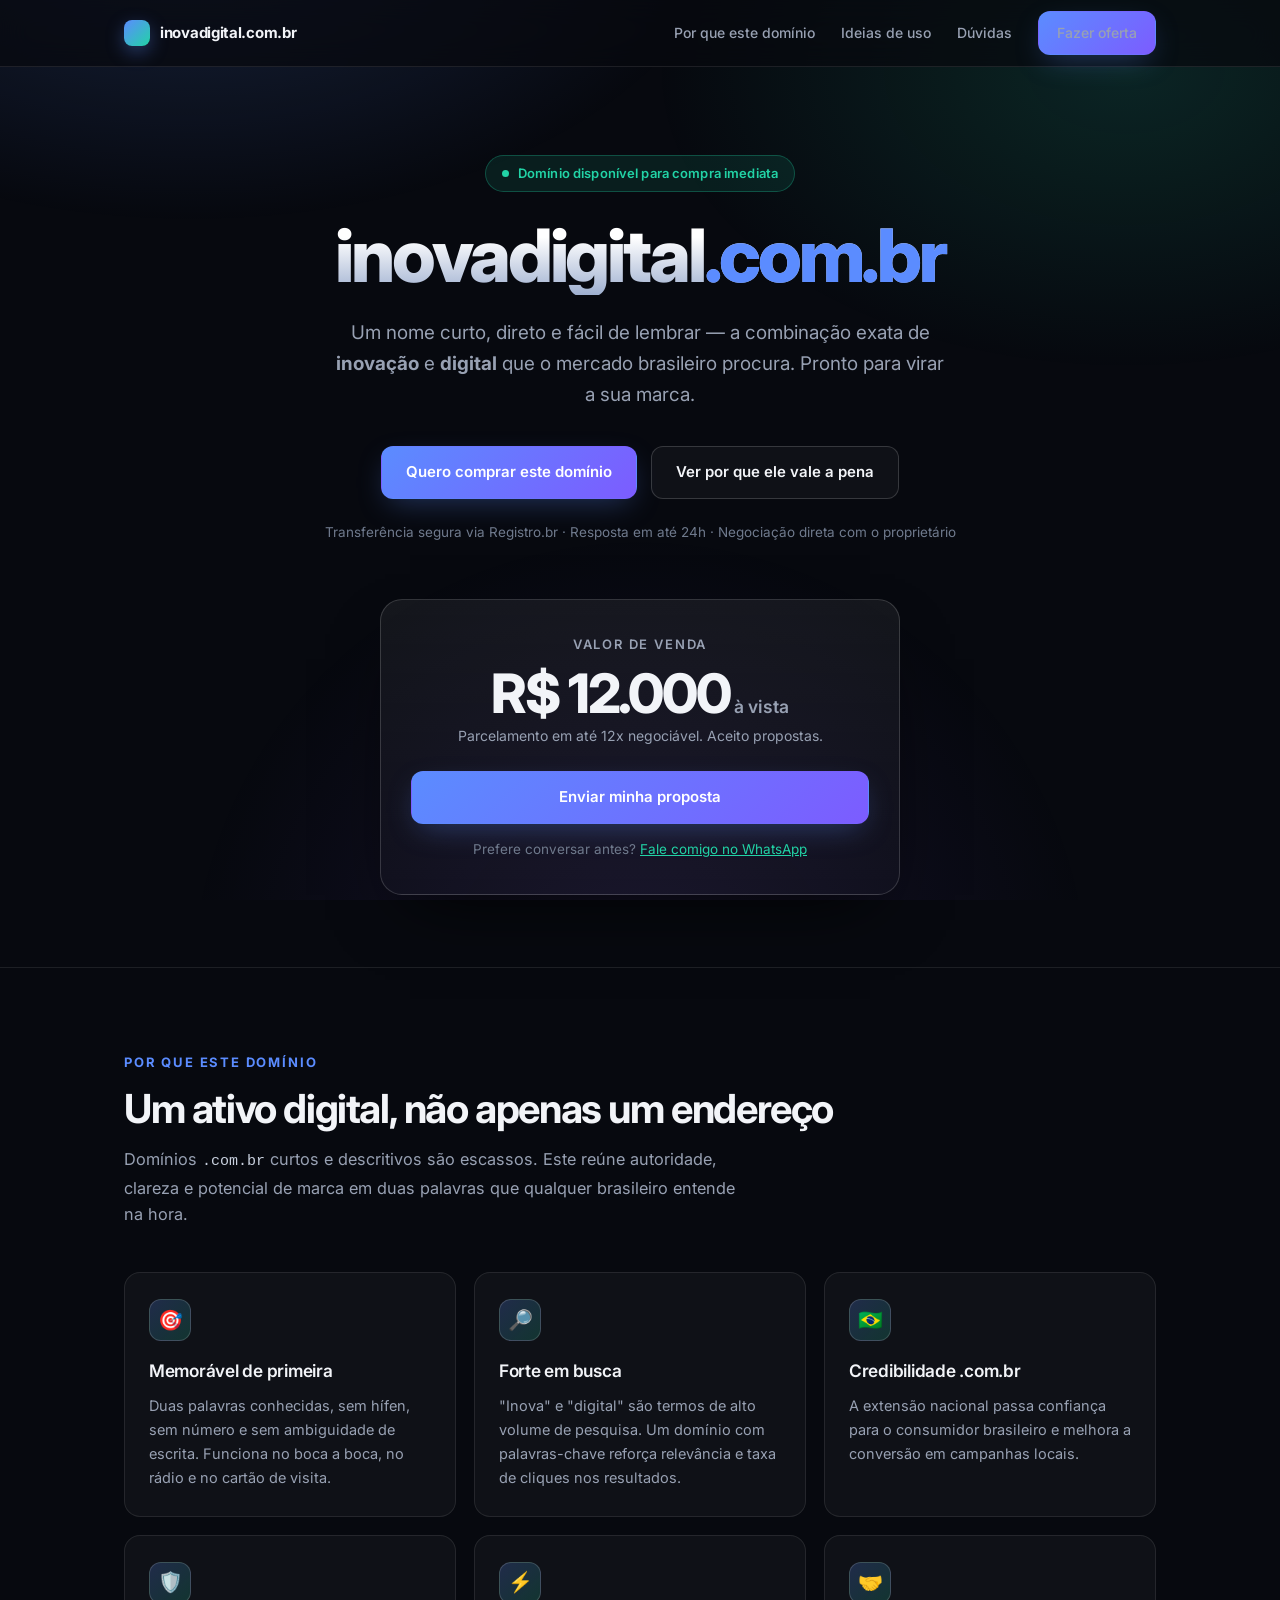
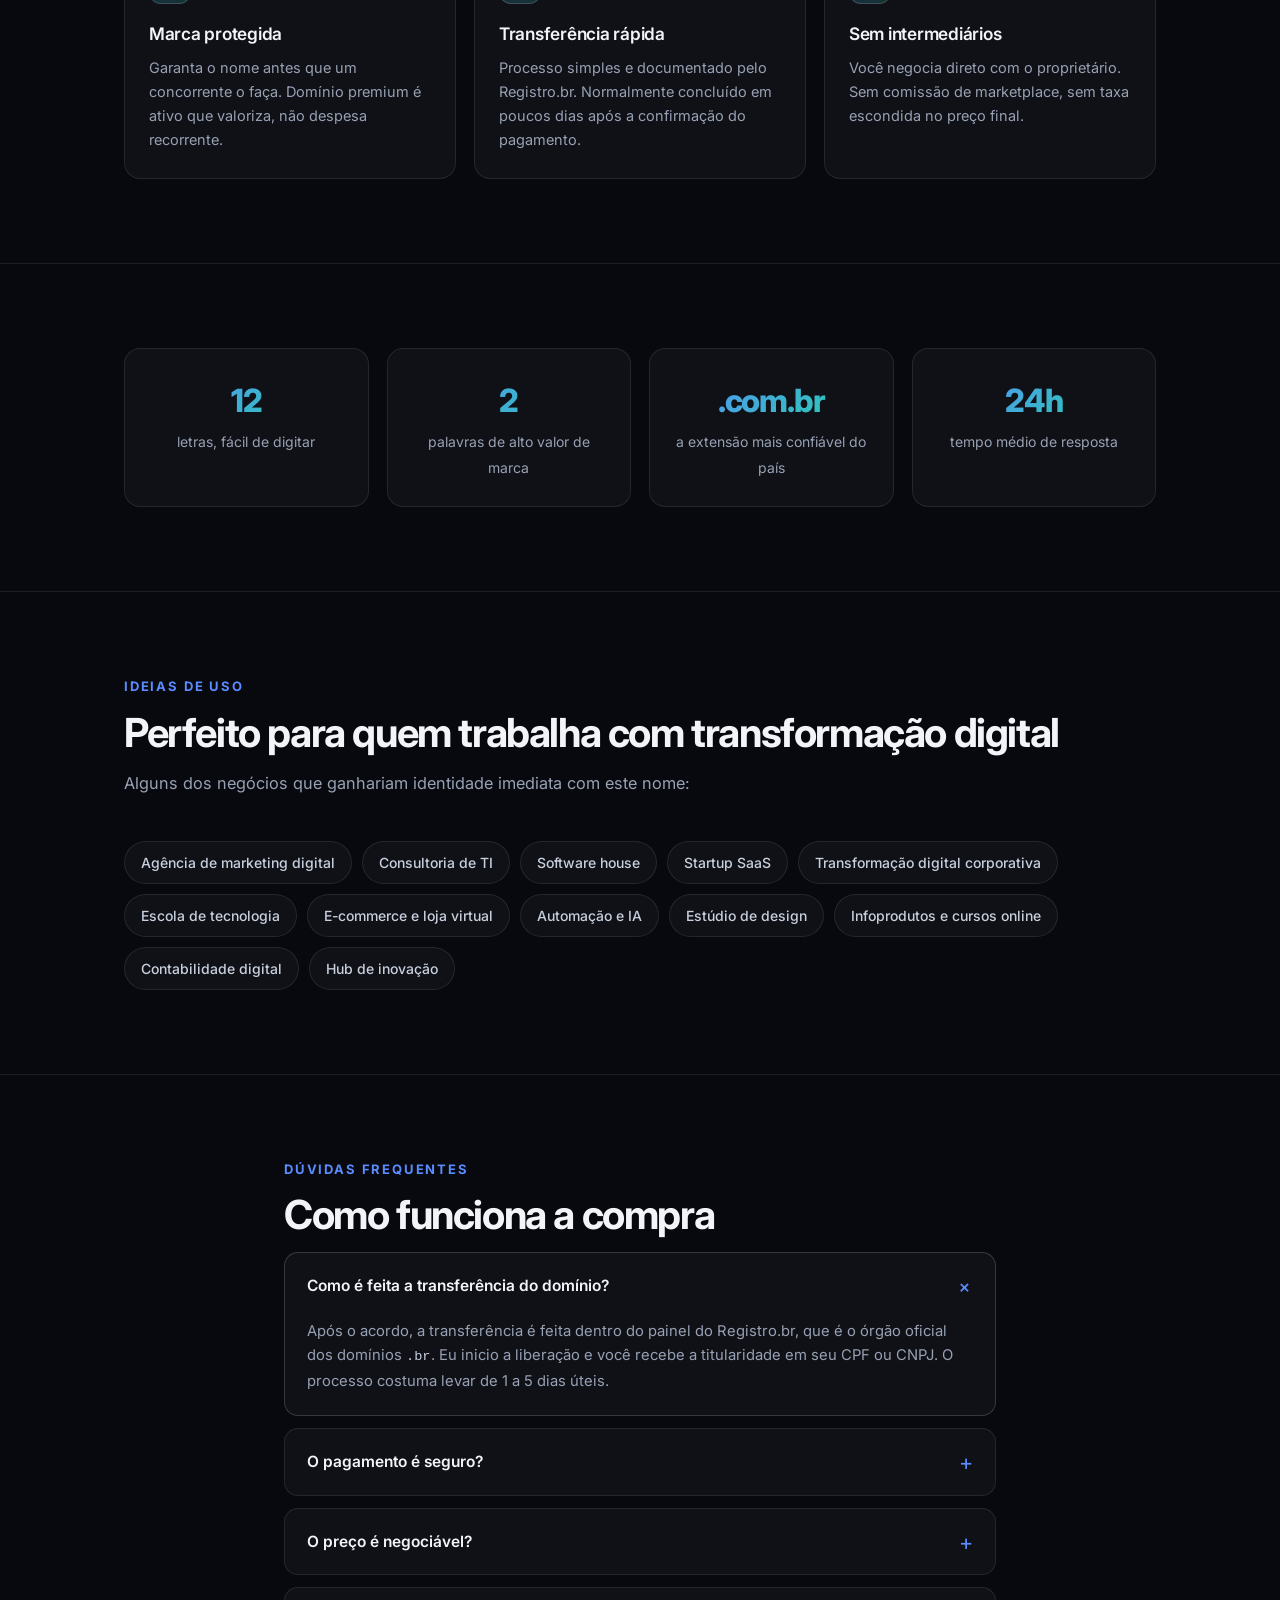
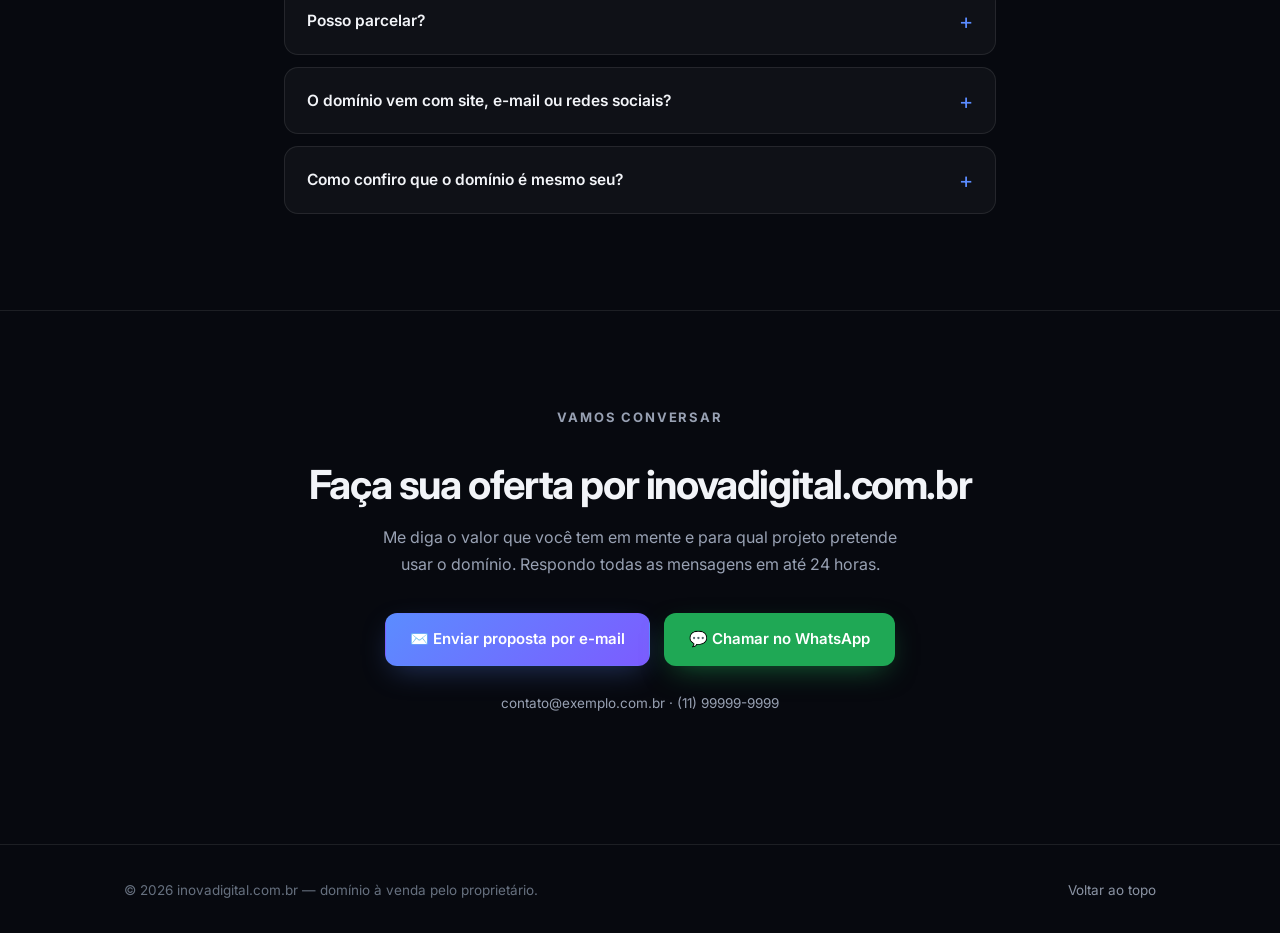
==== index.html @ 5c7da4c7 "Landing page de venda do dominio inovadigital.com.br Pagina estatica unica pronta para GitHub Pages," ====
<!doctype html>
<html lang="pt-BR">
<head>
<meta charset="utf-8">
<meta name="viewport" content="width=device-width, initial-scale=1">
<title>inovadigital.com.br — Domínio premium à venda</title>
<meta name="description" content="O domínio inovadigital.com.br está à venda. Nome curto, memorável e perfeito para agências, startups e empresas de tecnologia no Brasil.">
<link rel="canonical" href="https://inovadigital.com.br/">

<meta property="og:type" content="website">
<meta property="og:locale" content="pt_BR">
<meta property="og:site_name" content="inovadigital.com.br">
<meta property="og:title" content="inovadigital.com.br — Domínio premium à venda">
<meta property="og:description" content="Nome curto, memorável e perfeito para agências, startups e empresas de tecnologia no Brasil. Faça sua oferta.">
<meta property="og:url" content="https://inovadigital.com.br/">
<meta name="twitter:card" content="summary_large_image">

<link rel="icon" href="favicon.svg" type="image/svg+xml">
<link rel="preconnect" href="https://fonts.googleapis.com">
<link rel="preconnect" href="https://fonts.gstatic.com" crossorigin>
<link href="https://fonts.googleapis.com/css2?family=Inter:wght@400;500;600;700;800&display=swap" rel="stylesheet">

<script type="application/ld+json">
{
  "@context": "https://schema.org",
  "@type": "Product",
  "name": "inovadigital.com.br",
  "category": "Domain Name",
  "description": "Domínio premium brasileiro à venda: inovadigital.com.br",
  "brand": { "@type": "Brand", "name": "Inova Digital" },
  "offers": {
    "@type": "Offer",
    "price": "12000",
    "priceCurrency": "BRL",
    "availability": "https://schema.org/InStock",
    "url": "https://inovadigital.com.br/"
  }
}
</script>

<style>
:root{
  --bg:#07090f;
  --card:rgba(255,255,255,.035);
  --stroke:rgba(255,255,255,.09);
  --stroke-strong:rgba(255,255,255,.16);
  --fg:#f2f4f8;
  --muted:#98a1b3;
  --accent:#5b8cff;
  --accent-2:#22d3a6;
  --glow:rgba(91,140,255,.35);
  --radius:16px;
  --maxw:1080px;
}
*{box-sizing:border-box}
html{scroll-behavior:smooth;-webkit-text-size-adjust:100%}
body{
  margin:0;
  background:var(--bg);
  color:var(--fg);
  font-family:"Inter",-apple-system,BlinkMacSystemFont,"Segoe UI",Roboto,Helvetica,Arial,sans-serif;
  font-size:16px;
  line-height:1.65;
  -webkit-font-smoothing:antialiased;
  overflow-x:hidden;
}
body::before{
  content:"";
  position:fixed;
  inset:0;
  z-index:-1;
  background:
    radial-gradient(900px 520px at 15% -10%, rgba(91,140,255,.20), transparent 60%),
    radial-gradient(760px 480px at 88% 8%, rgba(34,211,166,.14), transparent 62%),
    radial-gradient(700px 700px at 50% 110%, rgba(139,92,246,.12), transparent 65%);
}
a{color:inherit}
img,svg{max-width:100%}
code{font-family:ui-monospace,SFMono-Regular,Menlo,Consolas,monospace;font-size:.92em;color:#c8d0de}
.wrap{width:100%;max-width:var(--maxw);margin:0 auto;padding:0 24px}

/* ---------- header ---------- */
header{
  position:sticky;top:0;z-index:50;
  backdrop-filter:blur(14px);
  -webkit-backdrop-filter:blur(14px);
  background:rgba(7,9,15,.72);
  border-bottom:1px solid var(--stroke);
}
.nav{display:flex;align-items:center;justify-content:space-between;gap:16px;height:66px}
.brand{display:flex;align-items:center;gap:10px;font-weight:700;letter-spacing:-.02em;text-decoration:none;font-size:15px}
.brand .dot{
  width:26px;height:26px;border-radius:8px;flex:0 0 auto;
  background:linear-gradient(135deg,var(--accent),var(--accent-2));
  box-shadow:0 6px 18px var(--glow);
}
.nav-links{display:flex;align-items:center;gap:26px}
.nav-links a{color:var(--muted);text-decoration:none;font-size:14px;font-weight:500;transition:color .18s}
.nav-links a:hover{color:var(--fg)}
@media(max-width:760px){.nav-links a:not(.btn){display:none}}

/* ---------- buttons ---------- */
.btn{
  display:inline-flex;align-items:center;justify-content:center;gap:9px;
  padding:13px 24px;border-radius:12px;
  font-weight:600;font-size:15px;text-decoration:none;
  border:1px solid transparent;cursor:pointer;
  transition:transform .16s ease, box-shadow .16s ease, background .16s ease, border-color .16s;
  white-space:nowrap;
}
.btn-primary{
  background:linear-gradient(135deg,var(--accent),#7c5cff);
  color:#fff;
  box-shadow:0 10px 30px -8px var(--glow);
}
.btn-primary:hover{transform:translateY(-2px);box-shadow:0 16px 40px -10px var(--glow)}
.btn-ghost{background:var(--card);border-color:var(--stroke-strong);color:var(--fg)}
.btn-ghost:hover{background:rgba(255,255,255,.07);transform:translateY(-2px)}
.btn-sm{padding:9px 18px;font-size:14px}
.btn-wa{background:#1fa855;color:#fff;box-shadow:0 10px 30px -10px rgba(31,168,85,.6)}
.btn-wa:hover{transform:translateY(-2px);background:#23bd60}

/* ---------- hero ---------- */
.hero{padding:88px 0 72px;text-align:center}
.pill{
  display:inline-flex;align-items:center;gap:9px;
  padding:7px 16px;border-radius:999px;
  background:rgba(34,211,166,.10);
  border:1px solid rgba(34,211,166,.28);
  color:var(--accent-2);
  font-size:13px;font-weight:600;letter-spacing:.01em;
}
.pulse{width:7px;height:7px;border-radius:50%;background:var(--accent-2);box-shadow:0 0 0 0 rgba(34,211,166,.6);animation:pulse 2.2s infinite}
@keyframes pulse{70%{box-shadow:0 0 0 9px rgba(34,211,166,0)}100%{box-shadow:0 0 0 0 rgba(34,211,166,0)}}

h1{
  margin:26px 0 0;
  font-size:clamp(2.4rem,7.5vw,4.6rem);
  line-height:1.04;
  font-weight:800;
  letter-spacing:-.045em;
  background:linear-gradient(180deg,#fff 25%,#9fb0d0);
  -webkit-background-clip:text;background-clip:text;
  color:transparent;
  word-break:break-word;
}
h1 .tld{
  -webkit-text-fill-color:var(--accent);
  color:var(--accent);
}
.hero p.lead{
  margin:22px auto 0;max-width:620px;
  color:var(--muted);font-size:clamp(1rem,2.4vw,1.18rem);
}
.cta-row{display:flex;flex-wrap:wrap;gap:14px;justify-content:center;margin-top:36px}
.trust{margin-top:22px;color:#6f7a8d;font-size:13.5px}

/* ---------- price card ---------- */
.price-card{
  margin:56px auto 0;max-width:520px;
  background:linear-gradient(180deg,rgba(255,255,255,.06),rgba(255,255,255,.02));
  border:1px solid var(--stroke-strong);
  border-radius:22px;
  padding:34px 30px;
  box-shadow:0 30px 70px -30px rgba(0,0,0,.9);
}
.price-label{color:var(--muted);font-size:13px;text-transform:uppercase;letter-spacing:.14em;font-weight:600}
.price{font-size:clamp(2.4rem,8vw,3.4rem);font-weight:800;letter-spacing:-.04em;margin:10px 0 4px;line-height:1}
.price small{font-size:1.1rem;font-weight:600;color:var(--muted);letter-spacing:0}
.price-note{color:var(--muted);font-size:14px;margin:0 0 24px}
.price-card .btn{width:100%}
.price-alt{margin:14px 0 0;font-size:13.5px;color:#6f7a8d}

/* ---------- sections ---------- */
section{padding:84px 0;border-top:1px solid var(--stroke)}
.eyebrow{color:var(--accent);font-size:13px;font-weight:700;text-transform:uppercase;letter-spacing:.14em;margin:0}
h2{font-size:clamp(1.7rem,4.2vw,2.5rem);font-weight:700;letter-spacing:-.035em;margin:12px 0 14px;line-height:1.15}
.section-lead{color:var(--muted);max-width:620px;margin:0 0 44px;font-size:1.02rem}

.grid{display:grid;gap:18px;grid-template-columns:repeat(auto-fit,minmax(250px,1fr))}
.card{
  background:var(--card);
  border:1px solid var(--stroke);
  border-radius:var(--radius);
  padding:26px 24px;
  transition:transform .2s ease,border-color .2s ease,background .2s ease;
}
.card:hover{transform:translateY(-4px);border-color:var(--stroke-strong);background:rgba(255,255,255,.06)}
.card .ico{
  width:42px;height:42px;border-radius:12px;display:grid;place-items:center;
  background:linear-gradient(135deg,rgba(91,140,255,.22),rgba(34,211,166,.18));
  border:1px solid var(--stroke-strong);
  margin-bottom:16px;font-size:20px;
}
.card h3{margin:0 0 8px;font-size:1.08rem;font-weight:600;letter-spacing:-.015em}
.card p{margin:0;color:var(--muted);font-size:14.5px}

/* ---------- usos ---------- */
.tags{display:flex;flex-wrap:wrap;gap:10px}
.tag{
  padding:9px 16px;border-radius:999px;
  background:var(--card);border:1px solid var(--stroke);
  font-size:14px;color:#c8d0de;font-weight:500;
}

/* ---------- stats ---------- */
.stats{display:grid;gap:18px;grid-template-columns:repeat(auto-fit,minmax(180px,1fr));text-align:center}
.stat{padding:26px 18px;border:1px solid var(--stroke);border-radius:var(--radius);background:var(--card)}
.stat b{display:block;font-size:2rem;font-weight:800;letter-spacing:-.035em;
  background:linear-gradient(135deg,var(--accent),var(--accent-2));
  -webkit-background-clip:text;background-clip:text;color:transparent}
.stat span{color:var(--muted);font-size:14px}

/* ---------- faq ---------- */
.faq{max-width:760px}
details{
  border:1px solid var(--stroke);border-radius:14px;
  background:var(--card);margin-bottom:12px;overflow:hidden;
}
details[open]{border-color:var(--stroke-strong)}
summary{
  cursor:pointer;list-style:none;padding:20px 22px;
  font-weight:600;font-size:15.5px;display:flex;justify-content:space-between;gap:16px;align-items:center;
}
summary::-webkit-details-marker{display:none}
summary::after{content:"+";color:var(--accent);font-size:22px;font-weight:400;line-height:1;transition:transform .2s}
details[open] summary::after{transform:rotate(45deg)}
details p{margin:0;padding:0 22px 22px;color:var(--muted);font-size:14.8px}

/* ---------- cta final ---------- */
.final{
  border-top:1px solid var(--stroke);
  padding:96px 0;text-align:center;
}
.final h2{margin-bottom:16px}
.final > .wrap > p{color:var(--muted);max-width:540px;margin:0 auto 34px}

footer{border-top:1px solid var(--stroke);padding:34px 0;color:#66707f;font-size:13.5px}
.foot{display:flex;flex-wrap:wrap;gap:14px;justify-content:space-between;align-items:center}
footer a{color:#8a93a3;text-decoration:none}
footer a:hover{color:var(--fg)}

.reveal{opacity:0;transform:translateY(22px);transition:opacity .6s ease,transform .6s ease}
.reveal.in{opacity:1;transform:none}
@media (prefers-reduced-motion:reduce){
  *{animation:none!important;transition:none!important}
  .reveal{opacity:1;transform:none}
}
</style>
</head>
<body id="top">

<header>
  <div class="wrap nav">
    <a class="brand" href="#top"><span class="dot"></span> inovadigital.com.br</a>
    <nav class="nav-links">
      <a href="#porque">Por que este domínio</a>
      <a href="#usos">Ideias de uso</a>
      <a href="#faq">Dúvidas</a>
      <a class="btn btn-primary btn-sm" href="#contato">Fazer oferta</a>
    </nav>
  </div>
</header>

<main>

  <!-- HERO -->
  <div class="hero wrap">
    <span class="pill"><span class="pulse"></span> Domínio disponível para compra imediata</span>
    <h1>inovadigital<span class="tld">.com.br</span></h1>
    <p class="lead">
      Um nome curto, direto e fácil de lembrar — a combinação exata de <strong>inovação</strong> e
      <strong>digital</strong> que o mercado brasileiro procura. Pronto para virar a sua marca.
    </p>
    <div class="cta-row">
      <a class="btn btn-primary" href="#contato">Quero comprar este domínio</a>
      <a class="btn btn-ghost" href="#porque">Ver por que ele vale a pena</a>
    </div>
    <p class="trust">Transferência segura via Registro.br · Resposta em até 24h · Negociação direta com o proprietário</p>

    <!-- PREÇO -->
    <div class="price-card">
      <div class="price-label">Valor de venda</div>
      <div class="price">R$ 12.000<small> à vista</small></div>
      <p class="price-note">Parcelamento em até 12x negociável. Aceito propostas.</p>
      <a class="btn btn-primary" href="#contato">Enviar minha proposta</a>
      <p class="price-alt">Prefere conversar antes? <a href="#contato" style="color:var(--accent-2)">Fale comigo no WhatsApp</a></p>
    </div>
  </div>

  <!-- POR QUE -->
  <section id="porque">
    <div class="wrap">
      <p class="eyebrow">Por que este domínio</p>
      <h2>Um ativo digital, não apenas um endereço</h2>
      <p class="section-lead">
        Domínios <code>.com.br</code> curtos e descritivos são escassos. Este reúne autoridade,
        clareza e potencial de marca em duas palavras que qualquer brasileiro entende na hora.
      </p>

      <div class="grid">
        <div class="card reveal">
          <div class="ico">🎯</div>
          <h3>Memorável de primeira</h3>
          <p>Duas palavras conhecidas, sem hífen, sem número e sem ambiguidade de escrita. Funciona no boca a boca, no rádio e no cartão de visita.</p>
        </div>
        <div class="card reveal">
          <div class="ico">🔎</div>
          <h3>Forte em busca</h3>
          <p>"Inova" e "digital" são termos de alto volume de pesquisa. Um domínio com palavras-chave reforça relevância e taxa de cliques nos resultados.</p>
        </div>
        <div class="card reveal">
          <div class="ico">🇧🇷</div>
          <h3>Credibilidade .com.br</h3>
          <p>A extensão nacional passa confiança para o consumidor brasileiro e melhora a conversão em campanhas locais.</p>
        </div>
        <div class="card reveal">
          <div class="ico">🛡️</div>
          <h3>Marca protegida</h3>
          <p>Garanta o nome antes que um concorrente o faça. Domínio premium é ativo que valoriza, não despesa recorrente.</p>
        </div>
        <div class="card reveal">
          <div class="ico">⚡</div>
          <h3>Transferência rápida</h3>
          <p>Processo simples e documentado pelo Registro.br. Normalmente concluído em poucos dias após a confirmação do pagamento.</p>
        </div>
        <div class="card reveal">
          <div class="ico">🤝</div>
          <h3>Sem intermediários</h3>
          <p>Você negocia direto com o proprietário. Sem comissão de marketplace, sem taxa escondida no preço final.</p>
        </div>
      </div>
    </div>
  </section>

  <!-- NÚMEROS -->
  <section>
    <div class="wrap">
      <div class="stats">
        <div class="stat"><b>12</b><span>letras, fácil de digitar</span></div>
        <div class="stat"><b>2</b><span>palavras de alto valor de marca</span></div>
        <div class="stat"><b>.com.br</b><span>a extensão mais confiável do país</span></div>
        <div class="stat"><b>24h</b><span>tempo médio de resposta</span></div>
      </div>
    </div>
  </section>

  <!-- USOS -->
  <section id="usos">
    <div class="wrap">
      <p class="eyebrow">Ideias de uso</p>
      <h2>Perfeito para quem trabalha com transformação digital</h2>
      <p class="section-lead">
        Alguns dos negócios que ganhariam identidade imediata com este nome:
      </p>
      <div class="tags">
        <span class="tag">Agência de marketing digital</span>
        <span class="tag">Consultoria de TI</span>
        <span class="tag">Software house</span>
        <span class="tag">Startup SaaS</span>
        <span class="tag">Transformação digital corporativa</span>
        <span class="tag">Escola de tecnologia</span>
        <span class="tag">E-commerce e loja virtual</span>
        <span class="tag">Automação e IA</span>
        <span class="tag">Estúdio de design</span>
        <span class="tag">Infoprodutos e cursos online</span>
        <span class="tag">Contabilidade digital</span>
        <span class="tag">Hub de inovação</span>
      </div>
    </div>
  </section>

  <!-- FAQ -->
  <section id="faq">
    <div class="wrap faq">
      <p class="eyebrow">Dúvidas frequentes</p>
      <h2>Como funciona a compra</h2>

      <details open>
        <summary>Como é feita a transferência do domínio?</summary>
        <p>Após o acordo, a transferência é feita dentro do painel do Registro.br, que é o órgão oficial dos domínios <code>.br</code>. Eu inicio a liberação e você recebe a titularidade em seu CPF ou CNPJ. O processo costuma levar de 1 a 5 dias úteis.</p>
      </details>

      <details>
        <summary>O pagamento é seguro?</summary>
        <p>Sim. Podemos usar um serviço de intermediação (escrow) para valores mais altos, ou fazer o pagamento via PIX/transferência com contrato de compra e venda assinado digitalmente. Você escolhe o formato que trouxer mais tranquilidade.</p>
      </details>

      <details>
        <summary>O preço é negociável?</summary>
        <p>Sim, analiso todas as propostas sérias. Envie sua oferta com uma breve descrição do projeto — isso ajuda a chegarmos rápido a um valor justo para os dois lados.</p>
      </details>

      <details>
        <summary>Posso parcelar?</summary>
        <p>Sim. Trabalho com parcelamento em até 12x mediante contrato. A titularidade é transferida após a quitação ou conforme condições combinadas previamente.</p>
      </details>

      <details>
        <summary>O domínio vem com site, e-mail ou redes sociais?</summary>
        <p>A venda contempla exclusivamente o domínio <code>inovadigital.com.br</code>. Após a transferência você fica livre para apontá-lo para qualquer hospedagem, criar e-mails profissionais e usar o nome como quiser.</p>
      </details>

      <details>
        <summary>Como confiro que o domínio é mesmo seu?</summary>
        <p>O registro está regular e ativo no Registro.br. Você pode consultar os dados públicos do domínio a qualquer momento na ferramenta de WHOIS do próprio Registro.br antes de fechar negócio.</p>
      </details>
    </div>
  </section>

  <!-- CONTATO -->
  <div class="final" id="contato">
    <div class="wrap">
      <p class="eyebrow">Vamos conversar</p>
      <h2>Faça sua oferta por inovadigital.com.br</h2>
      <p>Me diga o valor que você tem em mente e para qual projeto pretende usar o domínio. Respondo todas as mensagens em até 24 horas.</p>
      <div class="cta-row">
        <a class="btn btn-primary" href="mailto:contato@exemplo.com.br?subject=Proposta%20para%20inovadigital.com.br&amp;body=Ol%C3%A1%2C%20tenho%20interesse%20no%20dom%C3%ADnio%20inovadigital.com.br.%0A%0AMinha%20oferta%3A%20R%24%20%0AProjeto%3A%20%0ANome%2FEmpresa%3A%20%0ATelefone%3A%20">✉️ Enviar proposta por e-mail</a>
        <a class="btn btn-wa" href="https://wa.me/5511999999999?text=Ol%C3%A1!%20Tenho%20interesse%20no%20dom%C3%ADnio%20inovadigital.com.br" target="_blank" rel="noopener">💬 Chamar no WhatsApp</a>
      </div>
      <p class="trust" style="margin-top:26px">contato@exemplo.com.br · (11) 99999-9999</p>
    </div>
  </div>

</main>

<footer>
  <div class="wrap foot">
    <span>© <span id="ano">2026</span> inovadigital.com.br — domínio à venda pelo proprietário.</span>
    <span><a href="#top">Voltar ao topo</a></span>
  </div>
</footer>

<script>
  document.getElementById("ano").textContent = new Date().getFullYear();

  var io = new IntersectionObserver(function (entries) {
    entries.forEach(function (e) {
      if (e.isIntersecting) { e.target.classList.add("in"); io.unobserve(e.target); }
    });
  }, { threshold: 0.12 });

  document.querySelectorAll(".reveal").forEach(function (el, i) {
    el.style.transitionDelay = (i % 3) * 70 + "ms";
    io.observe(el);
  });
</script>
</body>
</html>
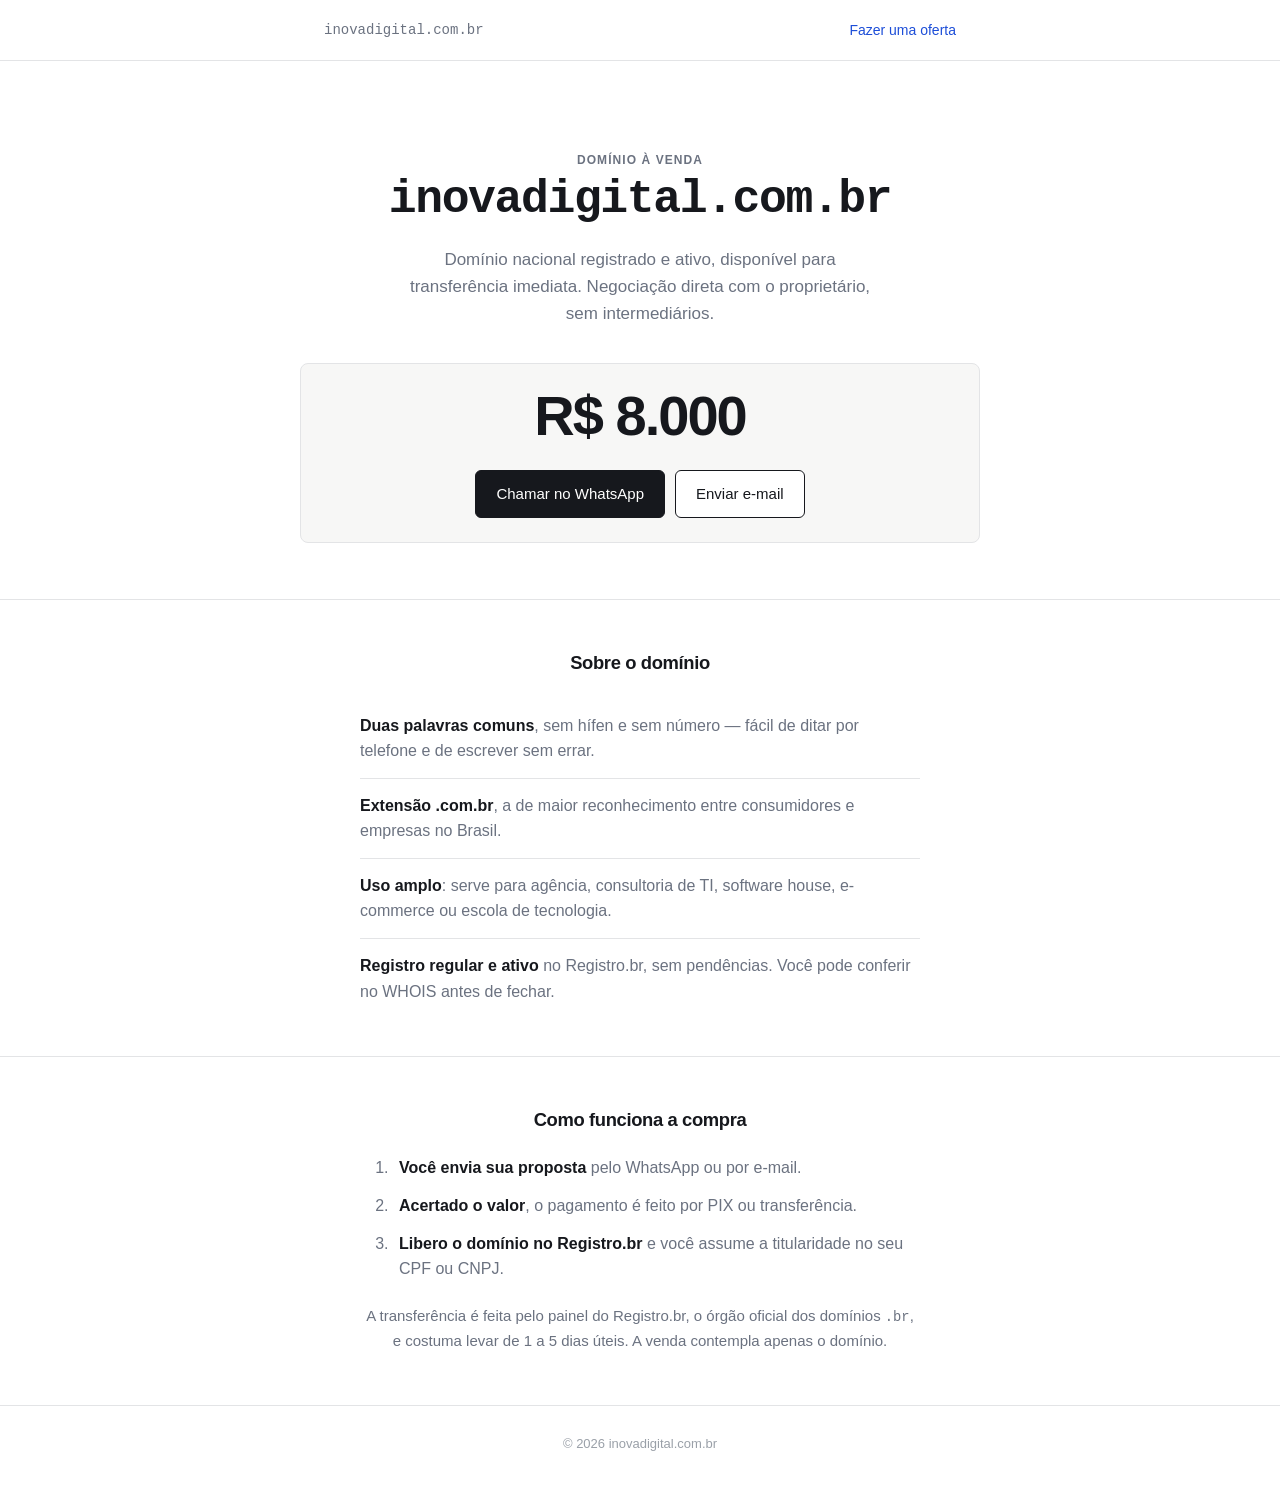
==== commit ac90bf5c: "Redesign minimalista da landing e ajuste de preco para R$ 8.000 - Troca do tema escuro com gradiente" ====
--- a/index.html
+++ b/index.html
@@ -3,22 +3,17 @@
 <head>
 <meta charset="utf-8">
 <meta name="viewport" content="width=device-width, initial-scale=1">
-<title>inovadigital.com.br — Domínio premium à venda</title>
-<meta name="description" content="O domínio inovadigital.com.br está à venda. Nome curto, memorável e perfeito para agências, startups e empresas de tecnologia no Brasil.">
+<title>inovadigital.com.br está à venda</title>
+<meta name="description" content="O domínio inovadigital.com.br está à venda por R$ 8.000. Registro ativo no Registro.br, transferência direta com o proprietário.">
 <link rel="canonical" href="https://inovadigital.com.br/">
 
 <meta property="og:type" content="website">
 <meta property="og:locale" content="pt_BR">
-<meta property="og:site_name" content="inovadigital.com.br">
-<meta property="og:title" content="inovadigital.com.br — Domínio premium à venda">
-<meta property="og:description" content="Nome curto, memorável e perfeito para agências, startups e empresas de tecnologia no Brasil. Faça sua oferta.">
+<meta property="og:title" content="inovadigital.com.br está à venda">
+<meta property="og:description" content="R$ 8.000. Registro ativo no Registro.br, transferência direta com o proprietário.">
 <meta property="og:url" content="https://inovadigital.com.br/">
-<meta name="twitter:card" content="summary_large_image">
 
 <link rel="icon" href="favicon.svg" type="image/svg+xml">
-<link rel="preconnect" href="https://fonts.googleapis.com">
-<link rel="preconnect" href="https://fonts.gstatic.com" crossorigin>
-<link href="https://fonts.googleapis.com/css2?family=Inter:wght@400;500;600;700;800&display=swap" rel="stylesheet">
 
 <script type="application/ld+json">
 {
@@ -26,11 +21,10 @@
   "@type": "Product",
   "name": "inovadigital.com.br",
   "category": "Domain Name",
-  "description": "Domínio premium brasileiro à venda: inovadigital.com.br",
-  "brand": { "@type": "Brand", "name": "Inova Digital" },
+  "description": "Domínio .com.br à venda",
   "offers": {
     "@type": "Offer",
-    "price": "12000",
+    "price": "8000",
     "priceCurrency": "BRL",
     "availability": "https://schema.org/InStock",
     "url": "https://inovadigital.com.br/"
@@ -40,410 +34,141 @@
 
 <style>
 :root{
-  --bg:#07090f;
-  --card:rgba(255,255,255,.035);
-  --stroke:rgba(255,255,255,.09);
-  --stroke-strong:rgba(255,255,255,.16);
-  --fg:#f2f4f8;
-  --muted:#98a1b3;
-  --accent:#5b8cff;
-  --accent-2:#22d3a6;
-  --glow:rgba(91,140,255,.35);
-  --radius:16px;
-  --maxw:1080px;
+  --bg:#ffffff;
+  --paper:#f7f7f6;
+  --ink:#16181d;
+  --muted:#6b7280;
+  --line:#e3e4e6;
+  --accent:#1d4ed8;
+  --mono:ui-monospace,SFMono-Regular,"SF Mono",Menlo,Consolas,"Liberation Mono",monospace;
 }
 *{box-sizing:border-box}
-html{scroll-behavior:smooth;-webkit-text-size-adjust:100%}
+html{-webkit-text-size-adjust:100%}
 body{
   margin:0;
   background:var(--bg);
-  color:var(--fg);
-  font-family:"Inter",-apple-system,BlinkMacSystemFont,"Segoe UI",Roboto,Helvetica,Arial,sans-serif;
-  font-size:16px;
-  line-height:1.65;
+  color:var(--ink);
+  font-family:-apple-system,BlinkMacSystemFont,"Segoe UI",Roboto,Helvetica,Arial,sans-serif;
+  font-size:17px;
+  line-height:1.6;
   -webkit-font-smoothing:antialiased;
-  overflow-x:hidden;
 }
-body::before{
-  content:"";
-  position:fixed;
-  inset:0;
-  z-index:-1;
-  background:
-    radial-gradient(900px 520px at 15% -10%, rgba(91,140,255,.20), transparent 60%),
-    radial-gradient(760px 480px at 88% 8%, rgba(34,211,166,.14), transparent 62%),
-    radial-gradient(700px 700px at 50% 110%, rgba(139,92,246,.12), transparent 65%);
+a{color:var(--accent)}
+h1,h2{font-weight:600;letter-spacing:-.02em;line-height:1.2}
+.wrap{max-width:680px;margin:0 auto;padding:0 24px}
+
+header{border-bottom:1px solid var(--line)}
+.bar{display:flex;align-items:center;justify-content:space-between;gap:16px;height:60px}
+.bar .name{font-family:var(--mono);font-size:14px;color:var(--muted)}
+.bar a{font-size:14px;text-decoration:none;font-weight:500}
+
+.hero{padding:72px 0 56px;text-align:center}
+.kicker{
+  display:inline-block;font-size:12px;letter-spacing:.09em;text-transform:uppercase;
+  color:var(--muted);font-weight:600;margin:0 0 20px;
 }
-a{color:inherit}
-img,svg{max-width:100%}
-code{font-family:ui-monospace,SFMono-Regular,Menlo,Consolas,monospace;font-size:.92em;color:#c8d0de}
-.wrap{width:100%;max-width:var(--maxw);margin:0 auto;padding:0 24px}
-
-/* ---------- header ---------- */
-header{
-  position:sticky;top:0;z-index:50;
-  backdrop-filter:blur(14px);
-  -webkit-backdrop-filter:blur(14px);
-  background:rgba(7,9,15,.72);
-  border-bottom:1px solid var(--stroke);
-}
-.nav{display:flex;align-items:center;justify-content:space-between;gap:16px;height:66px}
-.brand{display:flex;align-items:center;gap:10px;font-weight:700;letter-spacing:-.02em;text-decoration:none;font-size:15px}
-.brand .dot{
-  width:26px;height:26px;border-radius:8px;flex:0 0 auto;
-  background:linear-gradient(135deg,var(--accent),var(--accent-2));
-  box-shadow:0 6px 18px var(--glow);
-}
-.nav-links{display:flex;align-items:center;gap:26px}
-.nav-links a{color:var(--muted);text-decoration:none;font-size:14px;font-weight:500;transition:color .18s}
-.nav-links a:hover{color:var(--fg)}
-@media(max-width:760px){.nav-links a:not(.btn){display:none}}
-
-/* ---------- buttons ---------- */
-.btn{
-  display:inline-flex;align-items:center;justify-content:center;gap:9px;
-  padding:13px 24px;border-radius:12px;
-  font-weight:600;font-size:15px;text-decoration:none;
-  border:1px solid transparent;cursor:pointer;
-  transition:transform .16s ease, box-shadow .16s ease, background .16s ease, border-color .16s;
-  white-space:nowrap;
-}
-.btn-primary{
-  background:linear-gradient(135deg,var(--accent),#7c5cff);
-  color:#fff;
-  box-shadow:0 10px 30px -8px var(--glow);
-}
-.btn-primary:hover{transform:translateY(-2px);box-shadow:0 16px 40px -10px var(--glow)}
-.btn-ghost{background:var(--card);border-color:var(--stroke-strong);color:var(--fg)}
-.btn-ghost:hover{background:rgba(255,255,255,.07);transform:translateY(-2px)}
-.btn-sm{padding:9px 18px;font-size:14px}
-.btn-wa{background:#1fa855;color:#fff;box-shadow:0 10px 30px -10px rgba(31,168,85,.6)}
-.btn-wa:hover{transform:translateY(-2px);background:#23bd60}
-
-/* ---------- hero ---------- */
-.hero{padding:88px 0 72px;text-align:center}
-.pill{
-  display:inline-flex;align-items:center;gap:9px;
-  padding:7px 16px;border-radius:999px;
-  background:rgba(34,211,166,.10);
-  border:1px solid rgba(34,211,166,.28);
-  color:var(--accent-2);
-  font-size:13px;font-weight:600;letter-spacing:.01em;
-}
-.pulse{width:7px;height:7px;border-radius:50%;background:var(--accent-2);box-shadow:0 0 0 0 rgba(34,211,166,.6);animation:pulse 2.2s infinite}
-@keyframes pulse{70%{box-shadow:0 0 0 9px rgba(34,211,166,0)}100%{box-shadow:0 0 0 0 rgba(34,211,166,0)}}
-
 h1{
-  margin:26px 0 0;
-  font-size:clamp(2.4rem,7.5vw,4.6rem);
-  line-height:1.04;
-  font-weight:800;
-  letter-spacing:-.045em;
-  background:linear-gradient(180deg,#fff 25%,#9fb0d0);
-  -webkit-background-clip:text;background-clip:text;
-  color:transparent;
+  font-family:var(--mono);
+  font-size:clamp(1.65rem,6.2vw,2.9rem);
+  letter-spacing:-.03em;
+  margin:0;
   word-break:break-word;
 }
-h1 .tld{
-  -webkit-text-fill-color:var(--accent);
-  color:var(--accent);
+.hero p{color:var(--muted);margin:18px auto 0;max-width:52ch}
+
+.price{
+  margin:36px 0 0;padding:24px;
+  border:1px solid var(--line);border-radius:8px;background:var(--paper);
 }
-.hero p.lead{
-  margin:22px auto 0;max-width:620px;
-  color:var(--muted);font-size:clamp(1rem,2.4vw,1.18rem);
+.price .val{font-size:clamp(2.5rem,9vw,3.5rem);font-weight:600;letter-spacing:-.035em;line-height:1;margin:0 0 26px}
+.actions{display:flex;flex-wrap:wrap;gap:10px;justify-content:center}
+.btn{
+  display:inline-flex;align-items:center;justify-content:center;
+  padding:11px 20px;border-radius:6px;font-size:15px;font-weight:500;
+  text-decoration:none;border:1px solid var(--ink);
 }
-.cta-row{display:flex;flex-wrap:wrap;gap:14px;justify-content:center;margin-top:36px}
-.trust{margin-top:22px;color:#6f7a8d;font-size:13.5px}
+.btn-solid{background:var(--ink);color:#fff}
+.btn-solid:hover{background:#000}
+.btn-out{background:#fff;color:var(--ink)}
+.btn-out:hover{background:var(--paper)}
 
-/* ---------- price card ---------- */
-.price-card{
-  margin:56px auto 0;max-width:520px;
-  background:linear-gradient(180deg,rgba(255,255,255,.06),rgba(255,255,255,.02));
-  border:1px solid var(--stroke-strong);
-  border-radius:22px;
-  padding:34px 30px;
-  box-shadow:0 30px 70px -30px rgba(0,0,0,.9);
-}
-.price-label{color:var(--muted);font-size:13px;text-transform:uppercase;letter-spacing:.14em;font-weight:600}
-.price{font-size:clamp(2.4rem,8vw,3.4rem);font-weight:800;letter-spacing:-.04em;margin:10px 0 4px;line-height:1}
-.price small{font-size:1.1rem;font-weight:600;color:var(--muted);letter-spacing:0}
-.price-note{color:var(--muted);font-size:14px;margin:0 0 24px}
-.price-card .btn{width:100%}
-.price-alt{margin:14px 0 0;font-size:13.5px;color:#6f7a8d}
+section{padding:52px 0;border-top:1px solid var(--line)}
+h2{font-size:1.15rem;margin:0 0 24px;text-align:center}
 
-/* ---------- sections ---------- */
-section{padding:84px 0;border-top:1px solid var(--stroke)}
-.eyebrow{color:var(--accent);font-size:13px;font-weight:700;text-transform:uppercase;letter-spacing:.14em;margin:0}
-h2{font-size:clamp(1.7rem,4.2vw,2.5rem);font-weight:700;letter-spacing:-.035em;margin:12px 0 14px;line-height:1.15}
-.section-lead{color:var(--muted);max-width:620px;margin:0 0 44px;font-size:1.02rem}
+ul.facts{margin:0 auto;padding:0;list-style:none;max-width:560px}
+ul.facts li{padding:14px 0;border-bottom:1px solid var(--line);color:var(--muted);font-size:16px}
+ul.facts li:last-child{border-bottom:0;padding-bottom:0}
+ul.facts strong{color:var(--ink);font-weight:600}
 
-.grid{display:grid;gap:18px;grid-template-columns:repeat(auto-fit,minmax(250px,1fr))}
-.card{
-  background:var(--card);
-  border:1px solid var(--stroke);
-  border-radius:var(--radius);
-  padding:26px 24px;
-  transition:transform .2s ease,border-color .2s ease,background .2s ease;
-}
-.card:hover{transform:translateY(-4px);border-color:var(--stroke-strong);background:rgba(255,255,255,.06)}
-.card .ico{
-  width:42px;height:42px;border-radius:12px;display:grid;place-items:center;
-  background:linear-gradient(135deg,rgba(91,140,255,.22),rgba(34,211,166,.18));
-  border:1px solid var(--stroke-strong);
-  margin-bottom:16px;font-size:20px;
-}
-.card h3{margin:0 0 8px;font-size:1.08rem;font-weight:600;letter-spacing:-.015em}
-.card p{margin:0;color:var(--muted);font-size:14.5px}
+ol.steps{margin:0 auto;padding:0 0 0 22px;color:var(--muted);font-size:16px;max-width:538px}
+ol.steps li{margin-bottom:12px;padding-left:6px}
+ol.steps li:last-child{margin-bottom:0}
+ol.steps b{color:var(--ink);font-weight:600}
+.note{margin:22px auto 0;font-size:15px;color:var(--muted);max-width:560px;text-align:center}
 
-/* ---------- usos ---------- */
-.tags{display:flex;flex-wrap:wrap;gap:10px}
-.tag{
-  padding:9px 16px;border-radius:999px;
-  background:var(--card);border:1px solid var(--stroke);
-  font-size:14px;color:#c8d0de;font-weight:500;
-}
-
-/* ---------- stats ---------- */
-.stats{display:grid;gap:18px;grid-template-columns:repeat(auto-fit,minmax(180px,1fr));text-align:center}
-.stat{padding:26px 18px;border:1px solid var(--stroke);border-radius:var(--radius);background:var(--card)}
-.stat b{display:block;font-size:2rem;font-weight:800;letter-spacing:-.035em;
-  background:linear-gradient(135deg,var(--accent),var(--accent-2));
-  -webkit-background-clip:text;background-clip:text;color:transparent}
-.stat span{color:var(--muted);font-size:14px}
-
-/* ---------- faq ---------- */
-.faq{max-width:760px}
-details{
-  border:1px solid var(--stroke);border-radius:14px;
-  background:var(--card);margin-bottom:12px;overflow:hidden;
-}
-details[open]{border-color:var(--stroke-strong)}
-summary{
-  cursor:pointer;list-style:none;padding:20px 22px;
-  font-weight:600;font-size:15.5px;display:flex;justify-content:space-between;gap:16px;align-items:center;
-}
-summary::-webkit-details-marker{display:none}
-summary::after{content:"+";color:var(--accent);font-size:22px;font-weight:400;line-height:1;transition:transform .2s}
-details[open] summary::after{transform:rotate(45deg)}
-details p{margin:0;padding:0 22px 22px;color:var(--muted);font-size:14.8px}
-
-/* ---------- cta final ---------- */
-.final{
-  border-top:1px solid var(--stroke);
-  padding:96px 0;text-align:center;
-}
-.final h2{margin-bottom:16px}
-.final > .wrap > p{color:var(--muted);max-width:540px;margin:0 auto 34px}
-
-footer{border-top:1px solid var(--stroke);padding:34px 0;color:#66707f;font-size:13.5px}
-.foot{display:flex;flex-wrap:wrap;gap:14px;justify-content:space-between;align-items:center}
-footer a{color:#8a93a3;text-decoration:none}
-footer a:hover{color:var(--fg)}
-
-.reveal{opacity:0;transform:translateY(22px);transition:opacity .6s ease,transform .6s ease}
-.reveal.in{opacity:1;transform:none}
-@media (prefers-reduced-motion:reduce){
-  *{animation:none!important;transition:none!important}
-  .reveal{opacity:1;transform:none}
-}
+footer{border-top:1px solid var(--line);padding:28px 0 44px;color:#9aa0a8;font-size:13px;text-align:center}
+code{font-family:var(--mono);font-size:.92em}
 </style>
 </head>
-<body id="top">
+<body>
 
 <header>
-  <div class="wrap nav">
-    <a class="brand" href="#top"><span class="dot"></span> inovadigital.com.br</a>
-    <nav class="nav-links">
-      <a href="#porque">Por que este domínio</a>
-      <a href="#usos">Ideias de uso</a>
-      <a href="#faq">Dúvidas</a>
-      <a class="btn btn-primary btn-sm" href="#contato">Fazer oferta</a>
-    </nav>
+  <div class="wrap bar">
+    <span class="name">inovadigital.com.br</span>
+    <a href="https://wa.me/5554991167177?text=Ol%C3%A1!%20Tenho%20interesse%20no%20dom%C3%ADnio%20inovadigital.com.br" target="_blank" rel="noopener">Fazer uma oferta</a>
   </div>
 </header>
 
 <main>
 
-  <!-- HERO -->
-  <div class="hero wrap">
-    <span class="pill"><span class="pulse"></span> Domínio disponível para compra imediata</span>
-    <h1>inovadigital<span class="tld">.com.br</span></h1>
-    <p class="lead">
-      Um nome curto, direto e fácil de lembrar — a combinação exata de <strong>inovação</strong> e
-      <strong>digital</strong> que o mercado brasileiro procura. Pronto para virar a sua marca.
-    </p>
-    <div class="cta-row">
-      <a class="btn btn-primary" href="#contato">Quero comprar este domínio</a>
-      <a class="btn btn-ghost" href="#porque">Ver por que ele vale a pena</a>
-    </div>
-    <p class="trust">Transferência segura via Registro.br · Resposta em até 24h · Negociação direta com o proprietário</p>
+  <div class="wrap hero">
+    <p class="kicker">Domínio à venda</p>
+    <h1>inovadigital.com.br</h1>
+    <p>Domínio nacional registrado e ativo, disponível para transferência imediata. Negociação direta com o proprietário, sem intermediários.</p>
 
-    <!-- PREÇO -->
-    <div class="price-card">
-      <div class="price-label">Valor de venda</div>
-      <div class="price">R$ 12.000<small> à vista</small></div>
-      <p class="price-note">Parcelamento em até 12x negociável. Aceito propostas.</p>
-      <a class="btn btn-primary" href="#contato">Enviar minha proposta</a>
-      <p class="price-alt">Prefere conversar antes? <a href="#contato" style="color:var(--accent-2)">Fale comigo no WhatsApp</a></p>
+    <div class="price">
+      <div class="val">R$ 8.000</div>
+      <div class="actions">
+        <a class="btn btn-solid" href="https://wa.me/5554991167177?text=Ol%C3%A1!%20Tenho%20interesse%20no%20dom%C3%ADnio%20inovadigital.com.br" target="_blank" rel="noopener">Chamar no WhatsApp</a>
+        <a class="btn btn-out" href="mailto:maicon_mcp@hotmail.com?subject=Proposta%20para%20inovadigital.com.br&amp;body=Minha%20oferta%3A%20R%24%20%0AProjeto%3A%20%0ANome%3A%20%0ATelefone%3A%20">Enviar e-mail</a>
+      </div>
     </div>
   </div>
 
-  <!-- POR QUE -->
-  <section id="porque">
+  <section>
     <div class="wrap">
-      <p class="eyebrow">Por que este domínio</p>
-      <h2>Um ativo digital, não apenas um endereço</h2>
-      <p class="section-lead">
-        Domínios <code>.com.br</code> curtos e descritivos são escassos. Este reúne autoridade,
-        clareza e potencial de marca em duas palavras que qualquer brasileiro entende na hora.
-      </p>
-
-      <div class="grid">
-        <div class="card reveal">
-          <div class="ico">🎯</div>
-          <h3>Memorável de primeira</h3>
-          <p>Duas palavras conhecidas, sem hífen, sem número e sem ambiguidade de escrita. Funciona no boca a boca, no rádio e no cartão de visita.</p>
-        </div>
-        <div class="card reveal">
-          <div class="ico">🔎</div>
-          <h3>Forte em busca</h3>
-          <p>"Inova" e "digital" são termos de alto volume de pesquisa. Um domínio com palavras-chave reforça relevância e taxa de cliques nos resultados.</p>
-        </div>
-        <div class="card reveal">
-          <div class="ico">🇧🇷</div>
-          <h3>Credibilidade .com.br</h3>
-          <p>A extensão nacional passa confiança para o consumidor brasileiro e melhora a conversão em campanhas locais.</p>
-        </div>
-        <div class="card reveal">
-          <div class="ico">🛡️</div>
-          <h3>Marca protegida</h3>
-          <p>Garanta o nome antes que um concorrente o faça. Domínio premium é ativo que valoriza, não despesa recorrente.</p>
-        </div>
-        <div class="card reveal">
-          <div class="ico">⚡</div>
-          <h3>Transferência rápida</h3>
-          <p>Processo simples e documentado pelo Registro.br. Normalmente concluído em poucos dias após a confirmação do pagamento.</p>
-        </div>
-        <div class="card reveal">
-          <div class="ico">🤝</div>
-          <h3>Sem intermediários</h3>
-          <p>Você negocia direto com o proprietário. Sem comissão de marketplace, sem taxa escondida no preço final.</p>
-        </div>
-      </div>
+      <h2>Sobre o domínio</h2>
+      <ul class="facts">
+        <li><strong>Duas palavras comuns</strong>, sem hífen e sem número — fácil de ditar por telefone e de escrever sem errar.</li>
+        <li><strong>Extensão .com.br</strong>, a de maior reconhecimento entre consumidores e empresas no Brasil.</li>
+        <li><strong>Uso amplo</strong>: serve para agência, consultoria de TI, software house, e-commerce ou escola de tecnologia.</li>
+        <li><strong>Registro regular e ativo</strong> no Registro.br, sem pendências. Você pode conferir no WHOIS antes de fechar.</li>
+      </ul>
     </div>
   </section>
 
-  <!-- NÚMEROS -->
   <section>
     <div class="wrap">
-      <div class="stats">
-        <div class="stat"><b>12</b><span>letras, fácil de digitar</span></div>
-        <div class="stat"><b>2</b><span>palavras de alto valor de marca</span></div>
-        <div class="stat"><b>.com.br</b><span>a extensão mais confiável do país</span></div>
-        <div class="stat"><b>24h</b><span>tempo médio de resposta</span></div>
-      </div>
+      <h2>Como funciona a compra</h2>
+      <ol class="steps">
+        <li><b>Você envia sua proposta</b> pelo WhatsApp ou por e-mail.</li>
+        <li><b>Acertado o valor</b>, o pagamento é feito por PIX ou transferência.</li>
+        <li><b>Libero o domínio no Registro.br</b> e você assume a titularidade no seu CPF ou CNPJ.</li>
+      </ol>
+      <p class="note">A transferência é feita pelo painel do Registro.br, o órgão oficial dos domínios <code>.br</code>, e costuma levar de 1 a 5 dias úteis. A venda contempla apenas o domínio.</p>
     </div>
   </section>
-
-  <!-- USOS -->
-  <section id="usos">
-    <div class="wrap">
-      <p class="eyebrow">Ideias de uso</p>
-      <h2>Perfeito para quem trabalha com transformação digital</h2>
-      <p class="section-lead">
-        Alguns dos negócios que ganhariam identidade imediata com este nome:
-      </p>
-      <div class="tags">
-        <span class="tag">Agência de marketing digital</span>
-        <span class="tag">Consultoria de TI</span>
-        <span class="tag">Software house</span>
-        <span class="tag">Startup SaaS</span>
-        <span class="tag">Transformação digital corporativa</span>
-        <span class="tag">Escola de tecnologia</span>
-        <span class="tag">E-commerce e loja virtual</span>
-        <span class="tag">Automação e IA</span>
-        <span class="tag">Estúdio de design</span>
-        <span class="tag">Infoprodutos e cursos online</span>
-        <span class="tag">Contabilidade digital</span>
-        <span class="tag">Hub de inovação</span>
-      </div>
-    </div>
-  </section>
-
-  <!-- FAQ -->
-  <section id="faq">
-    <div class="wrap faq">
-      <p class="eyebrow">Dúvidas frequentes</p>
-      <h2>Como funciona a compra</h2>
-
-      <details open>
-        <summary>Como é feita a transferência do domínio?</summary>
-        <p>Após o acordo, a transferência é feita dentro do painel do Registro.br, que é o órgão oficial dos domínios <code>.br</code>. Eu inicio a liberação e você recebe a titularidade em seu CPF ou CNPJ. O processo costuma levar de 1 a 5 dias úteis.</p>
-      </details>
-
-      <details>
-        <summary>O pagamento é seguro?</summary>
-        <p>Sim. Podemos usar um serviço de intermediação (escrow) para valores mais altos, ou fazer o pagamento via PIX/transferência com contrato de compra e venda assinado digitalmente. Você escolhe o formato que trouxer mais tranquilidade.</p>
-      </details>
-
-      <details>
-        <summary>O preço é negociável?</summary>
-        <p>Sim, analiso todas as propostas sérias. Envie sua oferta com uma breve descrição do projeto — isso ajuda a chegarmos rápido a um valor justo para os dois lados.</p>
-      </details>
-
-      <details>
-        <summary>Posso parcelar?</summary>
-        <p>Sim. Trabalho com parcelamento em até 12x mediante contrato. A titularidade é transferida após a quitação ou conforme condições combinadas previamente.</p>
-      </details>
-
-      <details>
-        <summary>O domínio vem com site, e-mail ou redes sociais?</summary>
-        <p>A venda contempla exclusivamente o domínio <code>inovadigital.com.br</code>. Após a transferência você fica livre para apontá-lo para qualquer hospedagem, criar e-mails profissionais e usar o nome como quiser.</p>
-      </details>
-
-      <details>
-        <summary>Como confiro que o domínio é mesmo seu?</summary>
-        <p>O registro está regular e ativo no Registro.br. Você pode consultar os dados públicos do domínio a qualquer momento na ferramenta de WHOIS do próprio Registro.br antes de fechar negócio.</p>
-      </details>
-    </div>
-  </section>
-
-  <!-- CONTATO -->
-  <div class="final" id="contato">
-    <div class="wrap">
-      <p class="eyebrow">Vamos conversar</p>
-      <h2>Faça sua oferta por inovadigital.com.br</h2>
-      <p>Me diga o valor que você tem em mente e para qual projeto pretende usar o domínio. Respondo todas as mensagens em até 24 horas.</p>
-      <div class="cta-row">
-        <a class="btn btn-primary" href="mailto:contato@exemplo.com.br?subject=Proposta%20para%20inovadigital.com.br&amp;body=Ol%C3%A1%2C%20tenho%20interesse%20no%20dom%C3%ADnio%20inovadigital.com.br.%0A%0AMinha%20oferta%3A%20R%24%20%0AProjeto%3A%20%0ANome%2FEmpresa%3A%20%0ATelefone%3A%20">✉️ Enviar proposta por e-mail</a>
-        <a class="btn btn-wa" href="https://wa.me/5511999999999?text=Ol%C3%A1!%20Tenho%20interesse%20no%20dom%C3%ADnio%20inovadigital.com.br" target="_blank" rel="noopener">💬 Chamar no WhatsApp</a>
-      </div>
-      <p class="trust" style="margin-top:26px">contato@exemplo.com.br · (11) 99999-9999</p>
-    </div>
-  </div>
 
 </main>
 
 <footer>
-  <div class="wrap foot">
-    <span>© <span id="ano">2026</span> inovadigital.com.br — domínio à venda pelo proprietário.</span>
-    <span><a href="#top">Voltar ao topo</a></span>
+  <div class="wrap">
+    © <span id="ano">2026</span> inovadigital.com.br
   </div>
 </footer>
 
 <script>
   document.getElementById("ano").textContent = new Date().getFullYear();
-
-  var io = new IntersectionObserver(function (entries) {
-    entries.forEach(function (e) {
-      if (e.isIntersecting) { e.target.classList.add("in"); io.unobserve(e.target); }
-    });
-  }, { threshold: 0.12 });
-
-  document.querySelectorAll(".reveal").forEach(function (el, i) {
-    el.style.transitionDelay = (i % 3) * 70 + "ms";
-    io.observe(el);
-  });
 </script>
 </body>
 </html>
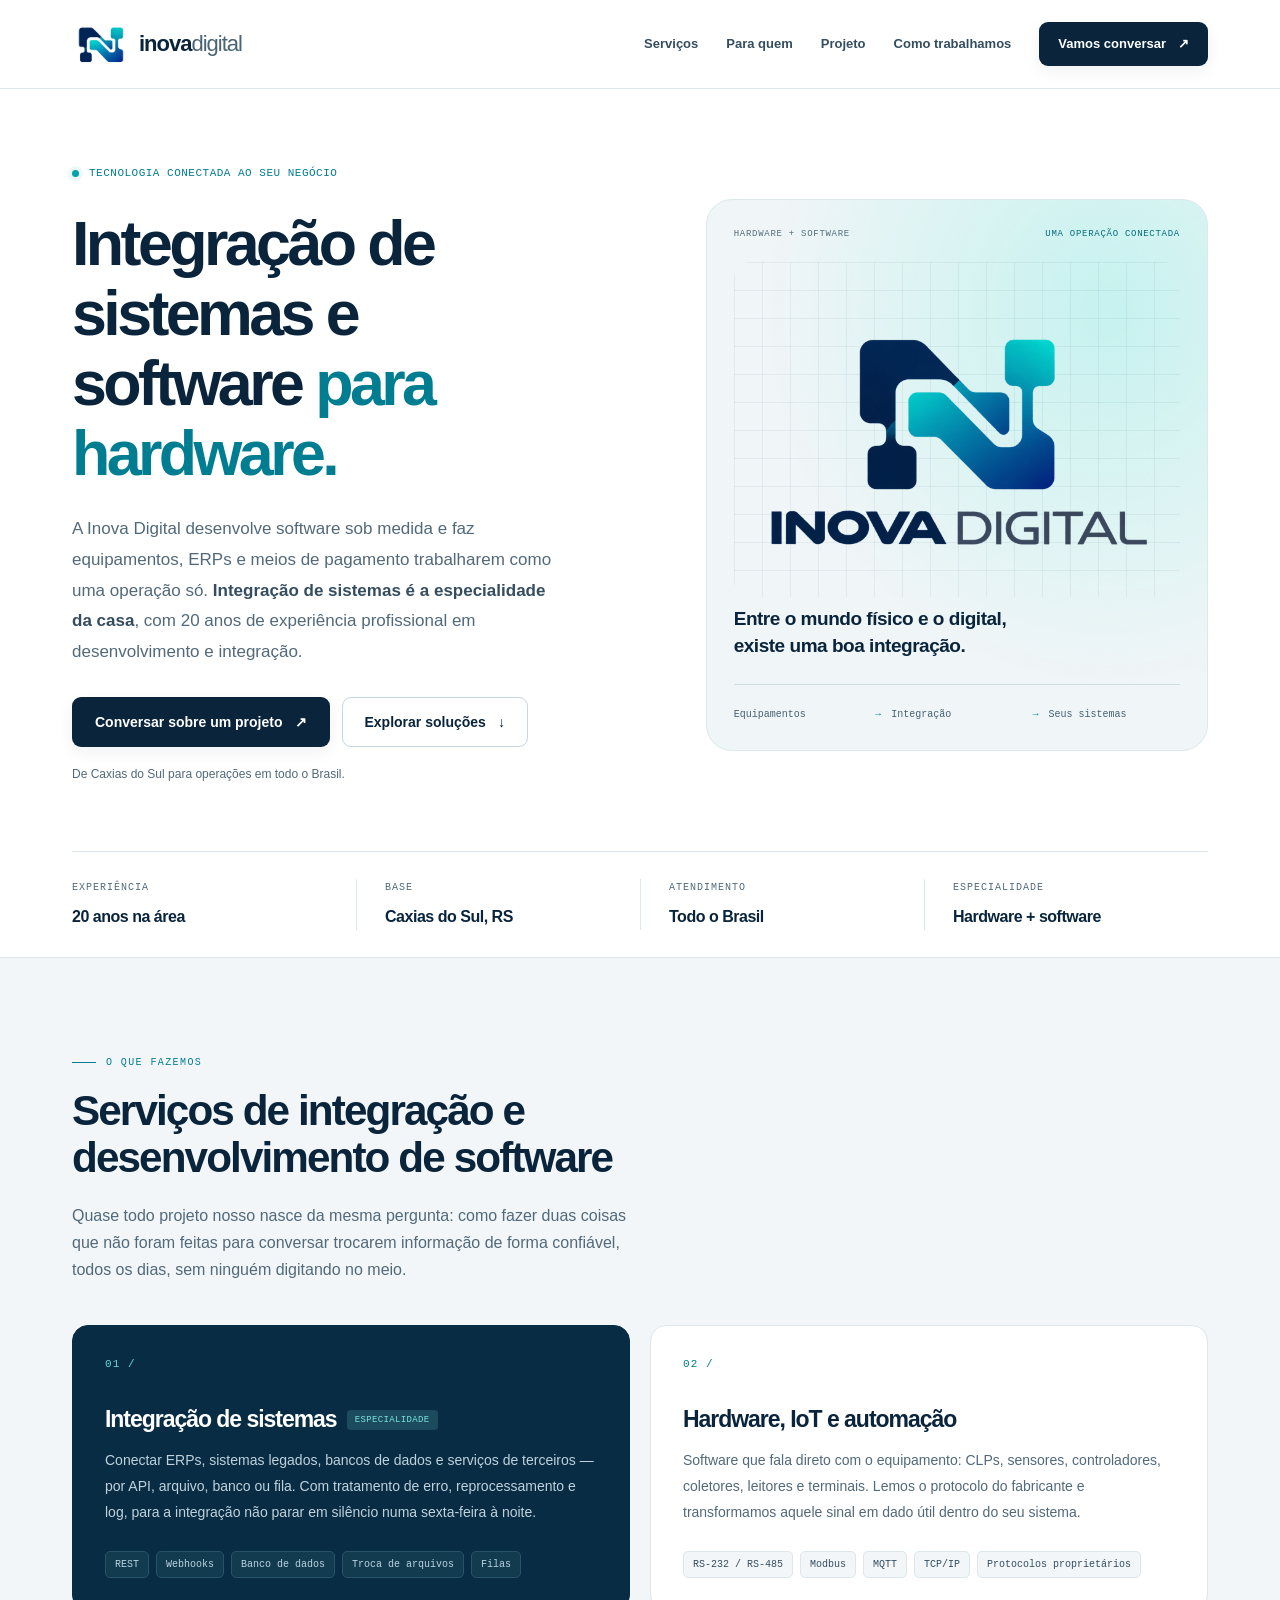
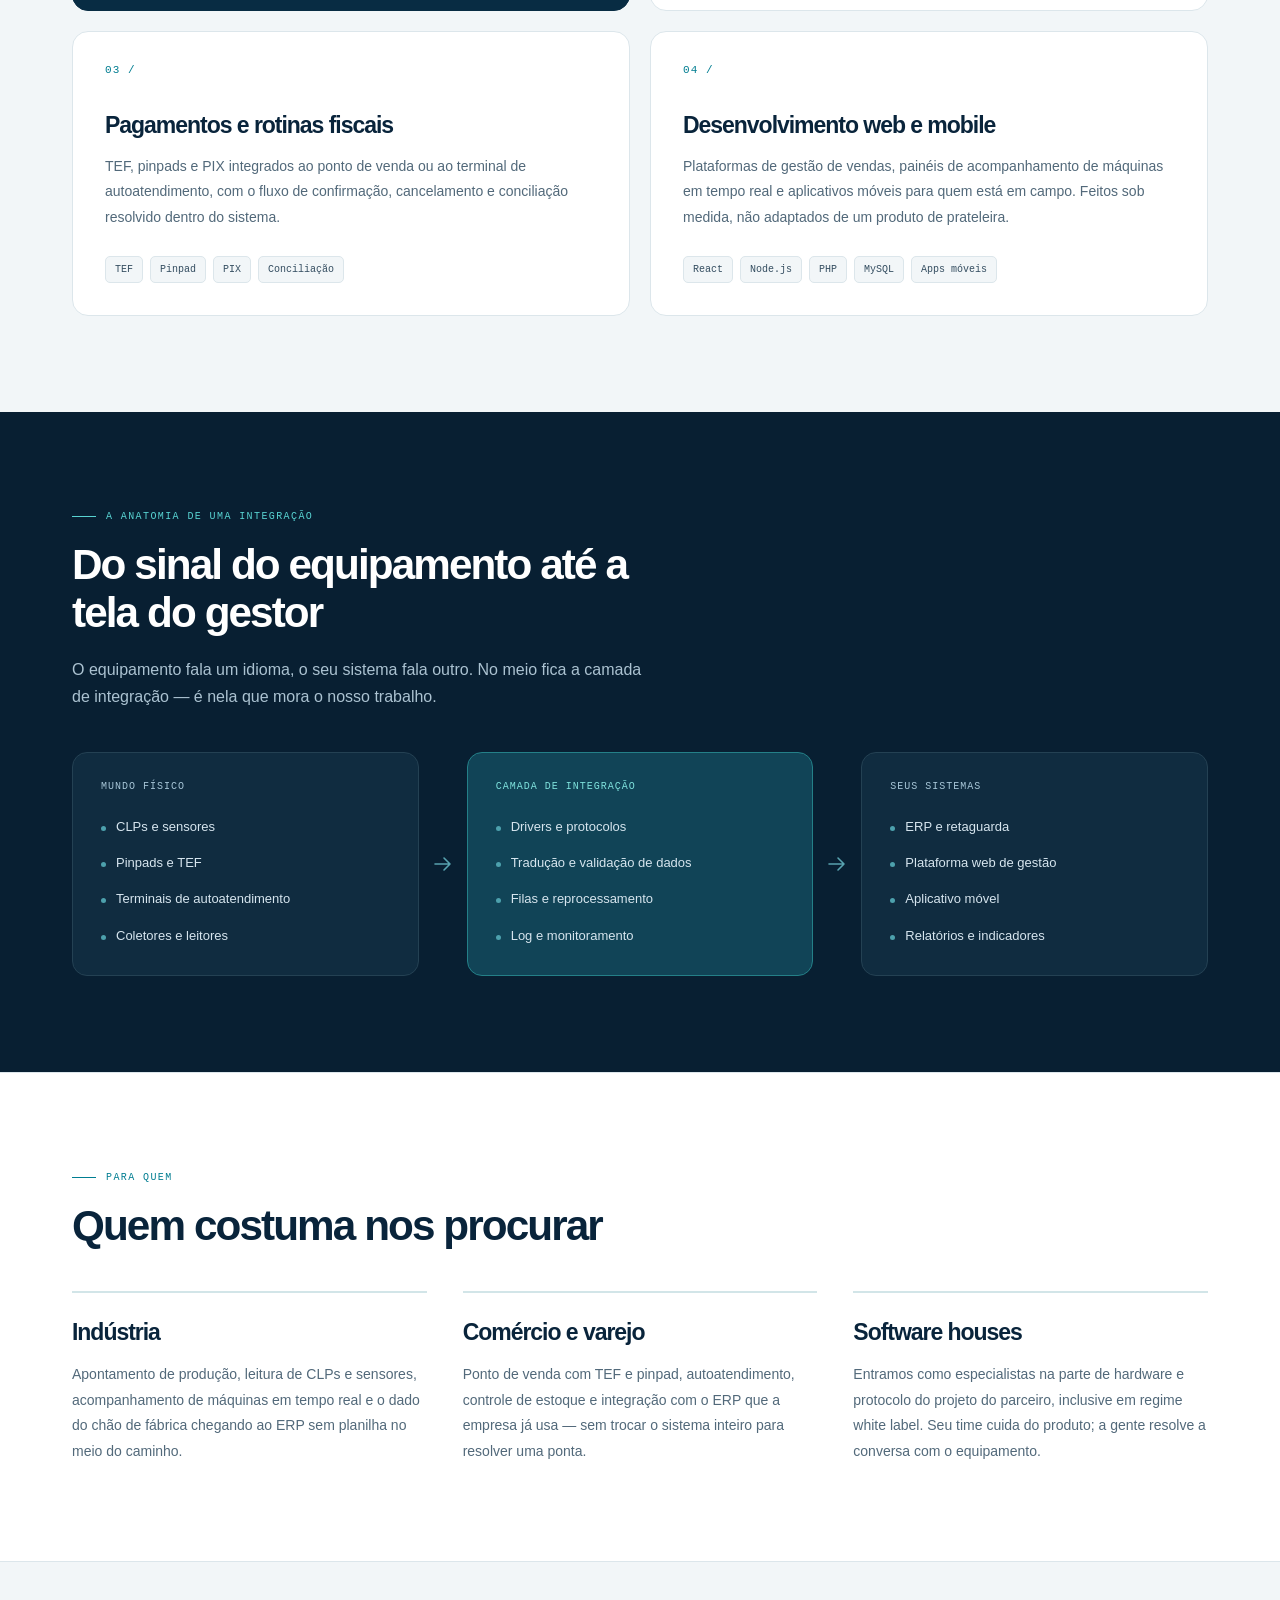
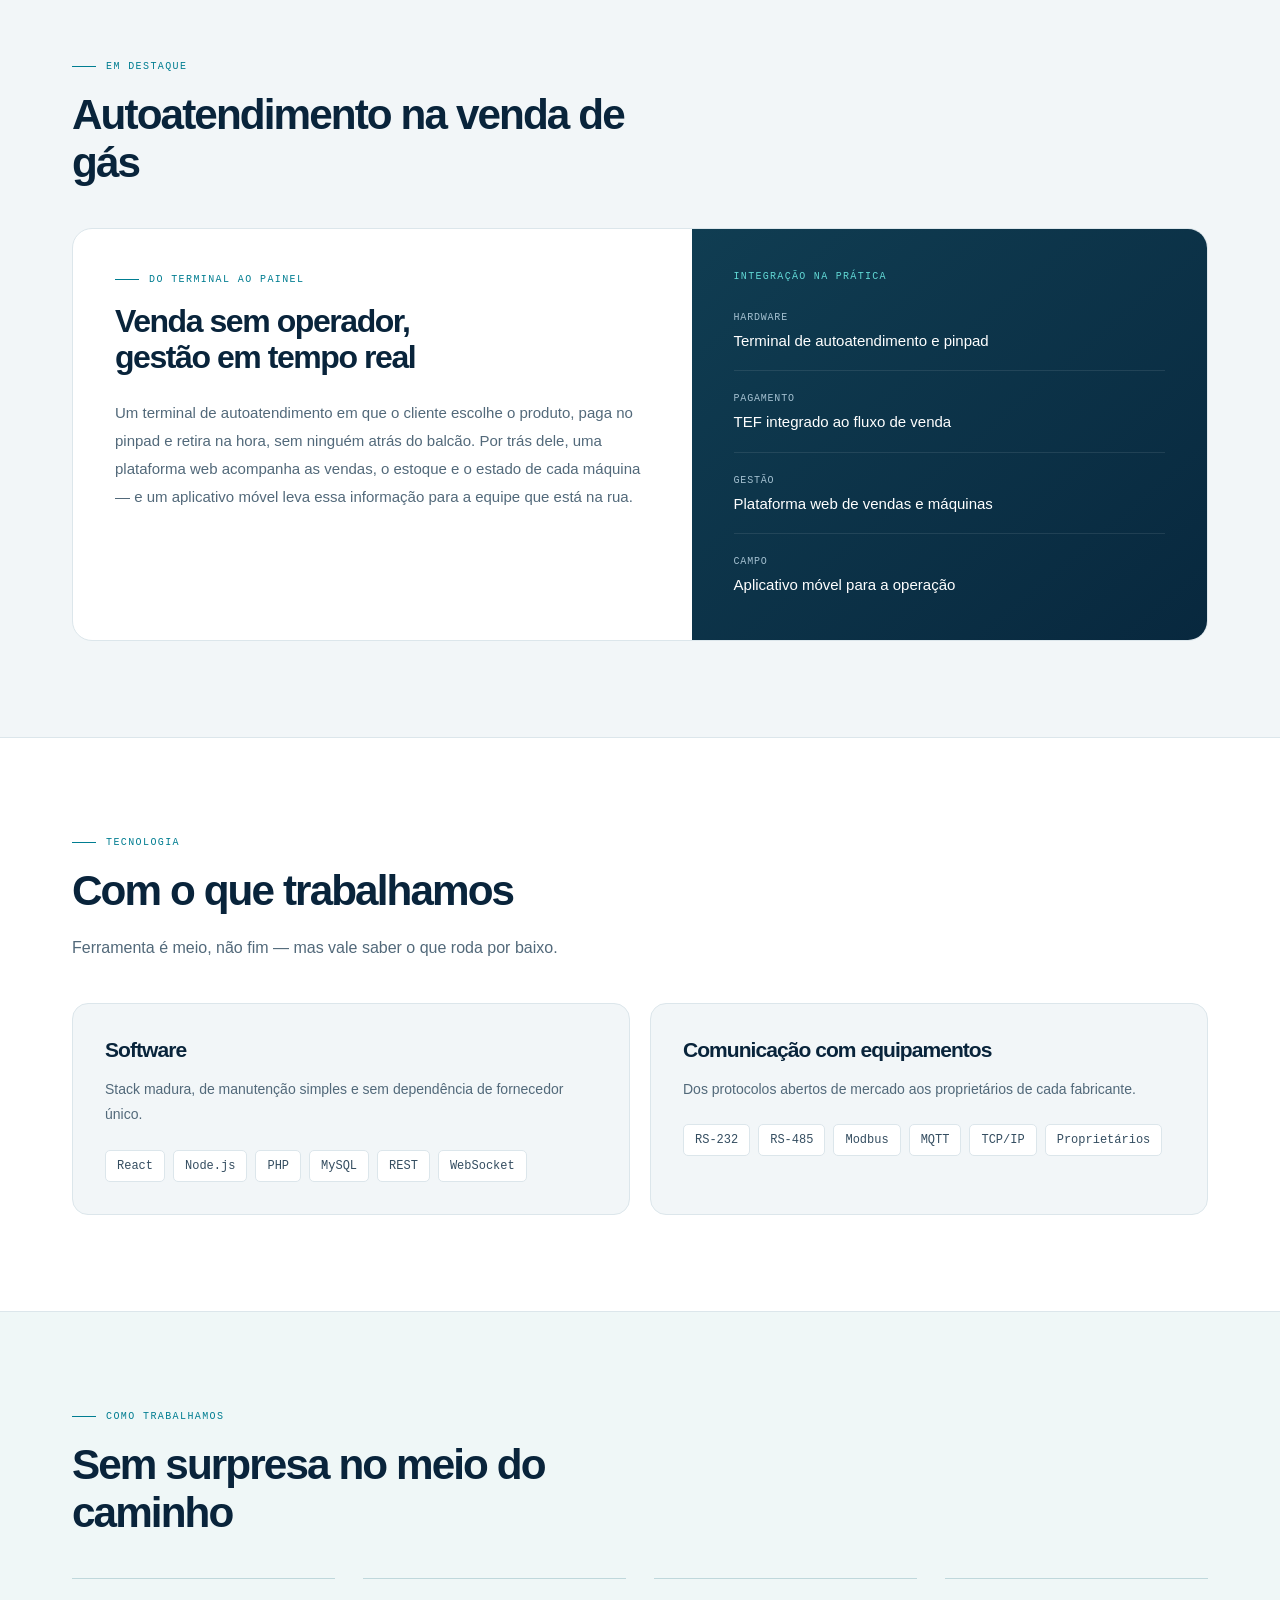
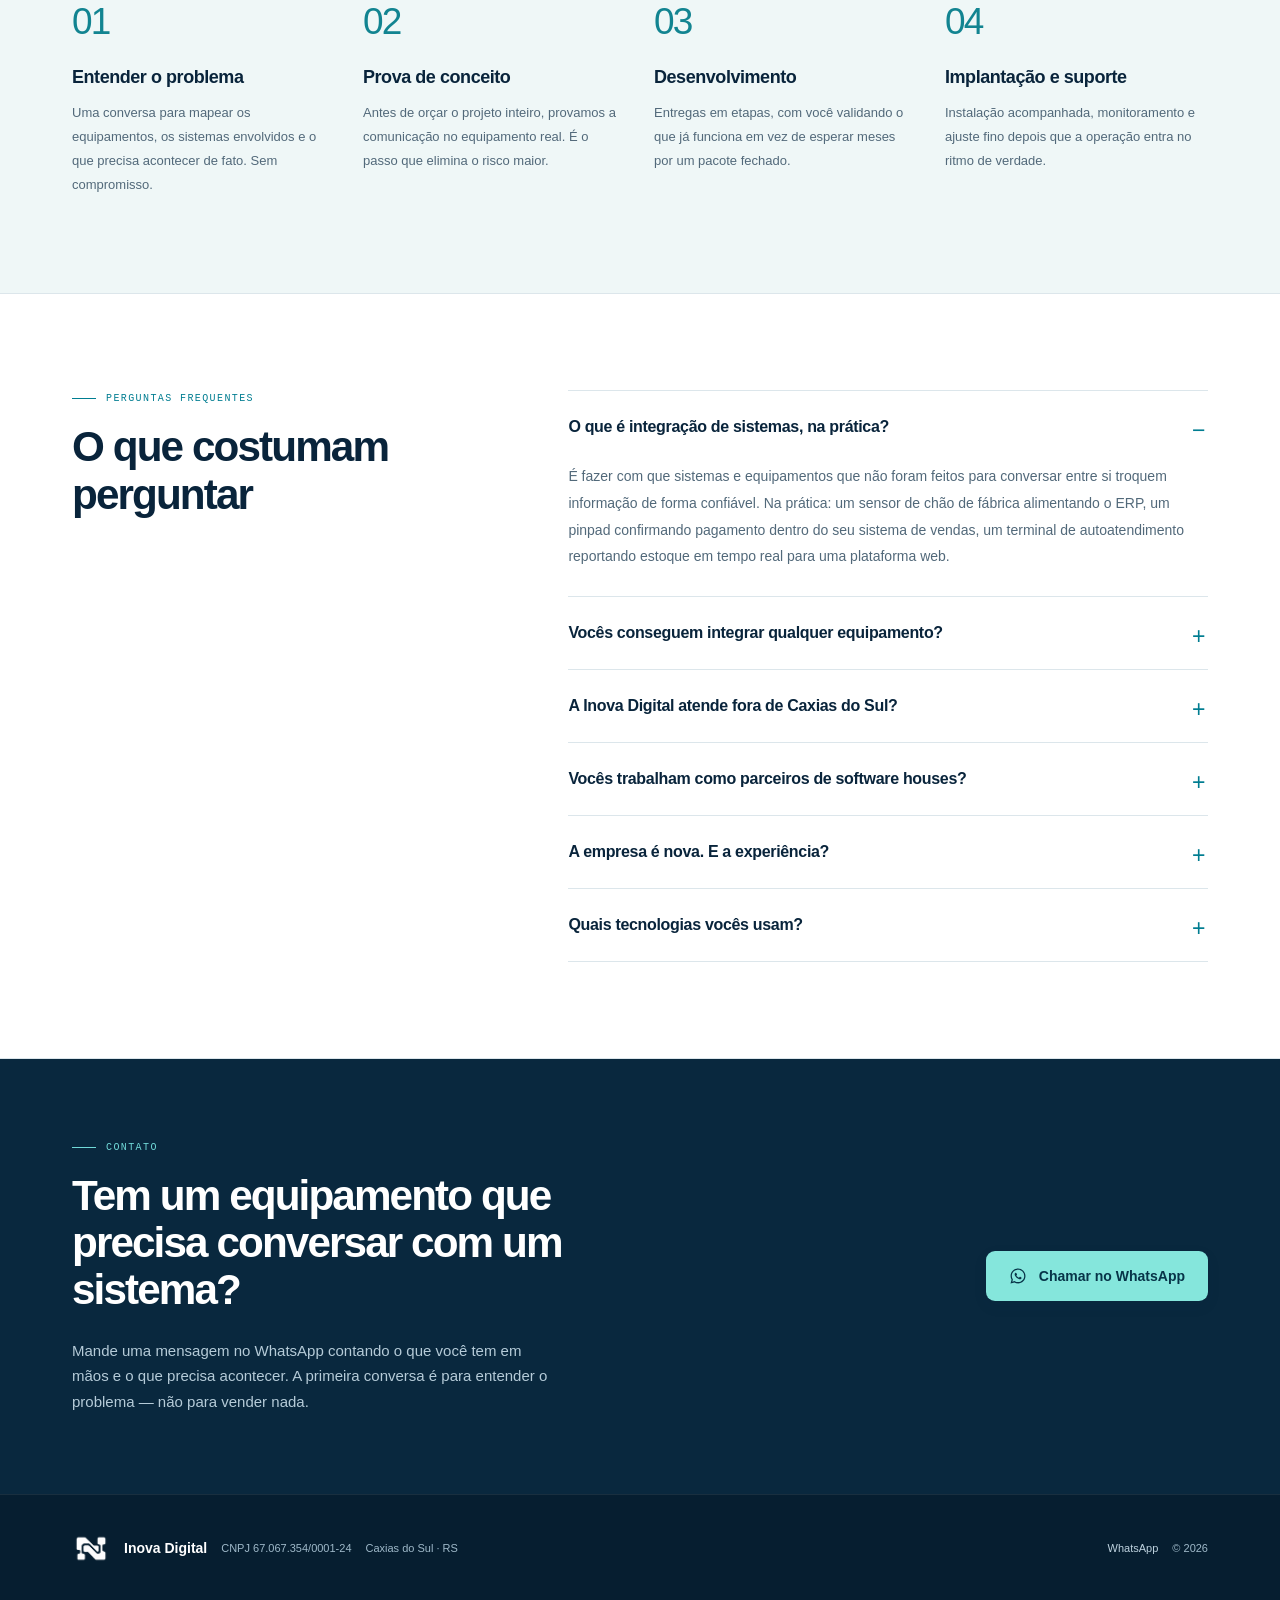
==== commit 7b5750a3: "adequações para perfil industrial" ====
--- a/index.html
+++ b/index.html
@@ -3,167 +3,551 @@
 <head>
 <meta charset="utf-8">
 <meta name="viewport" content="width=device-width, initial-scale=1">
-<title>inovadigital.com.br está à venda</title>
-<meta name="description" content="O domínio inovadigital.com.br está à venda por R$ 8.000. Registro ativo no Registro.br, transferência direta com o proprietário.">
+<title>Integração de sistemas e hardware | Inova Digital</title>
+<meta name="description" content="Integração de ERPs, CLPs, sensores, TEF e autoatendimento. Software sob medida em Caxias do Sul, RS, com atendimento em todo o Brasil. Fale pelo WhatsApp.">
 <link rel="canonical" href="https://inovadigital.com.br/">
+<meta name="author" content="Inova Digital">
+<meta name="theme-color" content="#09283e">
+<meta name="robots" content="index, follow, max-snippet:-1, max-image-preview:large">
 
 <meta property="og:type" content="website">
 <meta property="og:locale" content="pt_BR">
-<meta property="og:title" content="inovadigital.com.br está à venda">
-<meta property="og:description" content="R$ 8.000. Registro ativo no Registro.br, transferência direta com o proprietário.">
+<meta property="og:site_name" content="Inova Digital">
+<meta property="og:title" content="Inova Digital — Integração de sistemas e software para hardware">
+<meta property="og:description" content="Integração de ERPs, CLPs, sensores, TEF e autoatendimento. Software sob medida em Caxias do Sul, RS, com atendimento em todo o Brasil.">
 <meta property="og:url" content="https://inovadigital.com.br/">
-
-<link rel="icon" href="favicon.svg" type="image/svg+xml">
+<meta name="twitter:card" content="summary">
+
+<link rel="icon" href="assets/simbolo-inova-digital.webp" type="image/webp">
 
 <script type="application/ld+json">
 {
   "@context": "https://schema.org",
-  "@type": "Product",
-  "name": "inovadigital.com.br",
-  "category": "Domain Name",
-  "description": "Domínio .com.br à venda",
-  "offers": {
-    "@type": "Offer",
-    "price": "8000",
-    "priceCurrency": "BRL",
-    "availability": "https://schema.org/InStock",
-    "url": "https://inovadigital.com.br/"
-  }
+  "@graph": [
+    {
+      "@type": "Organization",
+      "@id": "https://inovadigital.com.br/#org",
+      "name": "Inova Digital",
+      "logo": "https://inovadigital.com.br/assets/logo-inova-digital.webp",
+      "url": "https://inovadigital.com.br/",
+      "telephone": "+5554991167177",
+      "contactPoint": {
+        "@type": "ContactPoint",
+        "contactType": "Atendimento comercial por WhatsApp",
+        "telephone": "+5554991167177",
+        "url": "https://wa.me/5554991167177",
+        "availableLanguage": "Portuguese",
+        "areaServed": "BR",
+        "description": "Contato comercial somente por mensagem no WhatsApp."
+      },
+      "taxID": "67.067.354/0001-24",
+      "description": "Desenvolvimento de sistemas web integrados a hardware físico, com especialidade em integração de sistemas: CLPs, sensores, pinpads e TEF, terminais de autoatendimento, coletores e ERPs.",
+      "slogan": "Sistemas web que conversam com o mundo físico",
+      "address": {
+        "@type": "PostalAddress",
+        "addressLocality": "Caxias do Sul",
+        "addressRegion": "RS",
+        "addressCountry": "BR"
+      },
+      "areaServed": [
+        {
+          "@type": "Country",
+          "name": "Brasil"
+        },
+        {
+          "@type": "City",
+          "name": "Caxias do Sul"
+        },
+        {
+          "@type": "AdministrativeArea",
+          "name": "Serra Gaúcha"
+        }
+      ],
+      "knowsAbout": [
+        "Integração de sistemas",
+        "Integração de hardware com software",
+        "Comunicação serial RS-232 e RS-485",
+        "Modbus",
+        "MQTT",
+        "CLP (Controlador Lógico Programável)",
+        "Sensores industriais",
+        "TEF e pinpad",
+        "Terminais de autoatendimento",
+        "Integração com ERP",
+        "Desenvolvimento web",
+        "Aplicativos móveis",
+        "IoT industrial"
+      ],
+      "hasOfferCatalog": {
+        "@type": "OfferCatalog",
+        "name": "Serviços",
+        "itemListElement": [
+          {
+            "@type": "Offer",
+            "itemOffered": {
+              "@type": "Service",
+              "name": "Integração de sistemas",
+              "description": "Conectar ERPs, sistemas legados, bancos de dados e serviços de terceiros por APIs, arquivos, banco ou filas.",
+              "@id": "https://inovadigital.com.br/#integracao-sistemas",
+              "url": "https://inovadigital.com.br/#integracao-sistemas",
+              "provider": {
+                "@id": "https://inovadigital.com.br/#org"
+              },
+              "areaServed": {
+                "@type": "Country",
+                "name": "Brasil"
+              }
+            }
+          },
+          {
+            "@type": "Offer",
+            "itemOffered": {
+              "@type": "Service",
+              "name": "Integração de hardware, IoT e automação",
+              "description": "Comunicação com CLPs, sensores, coletores, leitores e terminais por serial, Modbus, MQTT e TCP/IP.",
+              "@id": "https://inovadigital.com.br/#hardware-iot",
+              "url": "https://inovadigital.com.br/#hardware-iot",
+              "provider": {
+                "@id": "https://inovadigital.com.br/#org"
+              },
+              "areaServed": {
+                "@type": "Country",
+                "name": "Brasil"
+              }
+            }
+          },
+          {
+            "@type": "Offer",
+            "itemOffered": {
+              "@type": "Service",
+              "name": "Meios de pagamento e rotinas fiscais",
+              "description": "TEF, pinpads e PIX integrados ao sistema de venda e ao autoatendimento.",
+              "@id": "https://inovadigital.com.br/#pagamentos",
+              "url": "https://inovadigital.com.br/#pagamentos",
+              "provider": {
+                "@id": "https://inovadigital.com.br/#org"
+              },
+              "areaServed": {
+                "@type": "Country",
+                "name": "Brasil"
+              }
+            }
+          },
+          {
+            "@type": "Offer",
+            "itemOffered": {
+              "@type": "Service",
+              "name": "Desenvolvimento web e mobile sob medida",
+              "description": "Plataformas de gestão de vendas, painéis de acompanhamento de máquinas e aplicativos móveis.",
+              "@id": "https://inovadigital.com.br/#desenvolvimento-software",
+              "url": "https://inovadigital.com.br/#desenvolvimento-software",
+              "provider": {
+                "@id": "https://inovadigital.com.br/#org"
+              },
+              "areaServed": {
+                "@type": "Country",
+                "name": "Brasil"
+              }
+            }
+          }
+        ]
+      }
+    },
+    {
+      "@type": "WebSite",
+      "@id": "https://inovadigital.com.br/#site",
+      "url": "https://inovadigital.com.br/",
+      "name": "Inova Digital",
+      "inLanguage": "pt-BR",
+      "publisher": {
+        "@id": "https://inovadigital.com.br/#org"
+      }
+    },
+    {
+      "@type": "WebPage",
+      "@id": "https://inovadigital.com.br/#pagina",
+      "url": "https://inovadigital.com.br/",
+      "name": "Integração de sistemas e hardware | Inova Digital",
+      "description": "Integração de ERPs, CLPs, sensores, TEF e autoatendimento. Software sob medida em Caxias do Sul, RS, com atendimento em todo o Brasil. Fale pelo WhatsApp.",
+      "inLanguage": "pt-BR",
+      "isPartOf": {
+        "@id": "https://inovadigital.com.br/#site"
+      },
+      "about": {
+        "@id": "https://inovadigital.com.br/#org"
+      },
+      "hasPart": {
+        "@id": "https://inovadigital.com.br/#faq"
+      }
+    },
+    {
+      "@type": "FAQPage",
+      "@id": "https://inovadigital.com.br/#faq",
+      "mainEntity": [
+        {
+          "@type": "Question",
+          "name": "O que é integração de sistemas, na prática?",
+          "acceptedAnswer": {
+            "@type": "Answer",
+            "text": "É fazer com que sistemas e equipamentos que não foram feitos para conversar entre si troquem informação de forma confiável. Na prática: um sensor de chão de fábrica alimentando o ERP, um pinpad confirmando pagamento dentro do seu sistema de vendas, um terminal de autoatendimento reportando estoque em tempo real para uma plataforma web."
+          }
+        },
+        {
+          "@type": "Question",
+          "name": "Vocês conseguem integrar qualquer equipamento?",
+          "acceptedAnswer": {
+            "@type": "Answer",
+            "text": "A viabilidade depende das interfaces disponíveis, do protocolo e das condições de acesso ao equipamento. Avaliamos portas seriais, rede ou USB e a documentação do fabricante. Quando a documentação é limitada, a análise técnica pode exigir testes adicionais. A prova de conceito no equipamento real confirma o caminho antes do projeto completo."
+          }
+        },
+        {
+          "@type": "Question",
+          "name": "A Inova Digital atende fora de Caxias do Sul?",
+          "acceptedAnswer": {
+            "@type": "Answer",
+            "text": "Sim. A base fica em Caxias do Sul, na Serra Gaúcha, e o atendimento é feito em todo o Brasil. Boa parte do trabalho é remota; visitas presenciais são combinadas quando o projeto exige acesso físico ao equipamento."
+          }
+        },
+        {
+          "@type": "Question",
+          "name": "Vocês trabalham como parceiros de software houses?",
+          "acceptedAnswer": {
+            "@type": "Answer",
+            "text": "Sim, e é bastante comum. Entramos como especialistas na camada de hardware e protocolo de um projeto que já tem time de software, inclusive em regime white label, sem aparecer para o cliente final."
+          }
+        },
+        {
+          "@type": "Question",
+          "name": "A empresa é nova. E a experiência?",
+          "acceptedAnswer": {
+            "@type": "Answer",
+            "text": "A Inova Digital é uma empresa recente, com base em Caxias do Sul, RS. A experiência profissional acumulada no trabalho da empresa soma 20 anos em desenvolvimento e integração de sistemas. Esse tempo se refere à trajetória profissional, e não à idade do CNPJ."
+          }
+        },
+        {
+          "@type": "Question",
+          "name": "Quais tecnologias vocês usam?",
+          "acceptedAnswer": {
+            "@type": "Answer",
+            "text": "No software: React, Node.js, PHP e MySQL. Na comunicação com equipamentos: serial RS-232 e RS-485, Modbus, MQTT, TCP/IP, REST e WebSocket, além dos protocolos proprietários de cada fabricante."
+          }
+        }
+      ],
+      "isPartOf": {
+        "@id": "https://inovadigital.com.br/#pagina"
+      },
+      "inLanguage": "pt-BR"
+    }
+  ]
 }
 </script>
 
-<style>
-:root{
-  --bg:#ffffff;
-  --paper:#f7f7f6;
-  --ink:#16181d;
-  --muted:#6b7280;
-  --line:#e3e4e6;
-  --accent:#1d4ed8;
-  --mono:ui-monospace,SFMono-Regular,"SF Mono",Menlo,Consolas,"Liberation Mono",monospace;
-}
-*{box-sizing:border-box}
-html{-webkit-text-size-adjust:100%}
-body{
-  margin:0;
-  background:var(--bg);
-  color:var(--ink);
-  font-family:-apple-system,BlinkMacSystemFont,"Segoe UI",Roboto,Helvetica,Arial,sans-serif;
-  font-size:17px;
-  line-height:1.6;
-  -webkit-font-smoothing:antialiased;
-}
-a{color:var(--accent)}
-h1,h2{font-weight:600;letter-spacing:-.02em;line-height:1.2}
-.wrap{max-width:680px;margin:0 auto;padding:0 24px}
-
-header{border-bottom:1px solid var(--line)}
-.bar{display:flex;align-items:center;justify-content:space-between;gap:16px;height:60px}
-.bar .name{font-family:var(--mono);font-size:14px;color:var(--muted)}
-.bar a{font-size:14px;text-decoration:none;font-weight:500}
-
-.hero{padding:72px 0 56px;text-align:center}
-.kicker{
-  display:inline-block;font-size:12px;letter-spacing:.09em;text-transform:uppercase;
-  color:var(--muted);font-weight:600;margin:0 0 20px;
-}
-h1{
-  font-family:var(--mono);
-  font-size:clamp(1.65rem,6.2vw,2.9rem);
-  letter-spacing:-.03em;
-  margin:0;
-  word-break:break-word;
-}
-.hero p{color:var(--muted);margin:18px auto 0;max-width:52ch}
-
-.price{
-  margin:36px 0 0;padding:24px;
-  border:1px solid var(--line);border-radius:8px;background:var(--paper);
-}
-.price .val{font-size:clamp(2.5rem,9vw,3.5rem);font-weight:600;letter-spacing:-.035em;line-height:1;margin:0 0 26px}
-.actions{display:flex;flex-wrap:wrap;gap:10px;justify-content:center}
-.btn{
-  display:inline-flex;align-items:center;justify-content:center;
-  padding:11px 20px;border-radius:6px;font-size:15px;font-weight:500;
-  text-decoration:none;border:1px solid var(--ink);
-}
-.btn-solid{background:var(--ink);color:#fff}
-.btn-solid:hover{background:#000}
-.btn-out{background:#fff;color:var(--ink)}
-.btn-out:hover{background:var(--paper)}
-
-section{padding:52px 0;border-top:1px solid var(--line)}
-h2{font-size:1.15rem;margin:0 0 24px;text-align:center}
-
-ul.facts{margin:0 auto;padding:0;list-style:none;max-width:560px}
-ul.facts li{padding:14px 0;border-bottom:1px solid var(--line);color:var(--muted);font-size:16px}
-ul.facts li:last-child{border-bottom:0;padding-bottom:0}
-ul.facts strong{color:var(--ink);font-weight:600}
-
-ol.steps{margin:0 auto;padding:0 0 0 22px;color:var(--muted);font-size:16px;max-width:538px}
-ol.steps li{margin-bottom:12px;padding-left:6px}
-ol.steps li:last-child{margin-bottom:0}
-ol.steps b{color:var(--ink);font-weight:600}
-.note{margin:22px auto 0;font-size:15px;color:var(--muted);max-width:560px;text-align:center}
-
-footer{border-top:1px solid var(--line);padding:28px 0 44px;color:#9aa0a8;font-size:13px;text-align:center}
-code{font-family:var(--mono);font-size:.92em}
-</style>
+<link rel="stylesheet" href="styles.css">
 </head>
 <body>
 
+<a class="skip" href="#conteudo">Pular para o conteúdo</a>
+
 <header>
   <div class="wrap bar">
-    <span class="name">inovadigital.com.br</span>
-    <a href="https://wa.me/5554991167177?text=Ol%C3%A1!%20Tenho%20interesse%20no%20dom%C3%ADnio%20inovadigital.com.br" target="_blank" rel="noopener">Fazer uma oferta</a>
+    <a class="brand" href="/" aria-label="Inova Digital — início">
+      <img class="brand-symbol" src="assets/simbolo-inova-digital.webp" width="1254" height="1254" alt="">
+      <span class="brand-name">inova<span>digital</span></span>
+    </a>
+    <nav aria-label="Navegação principal">
+      <a class="nav-link" href="#servicos">Serviços</a>
+      <a class="nav-link" href="#setores">Para quem</a>
+      <a class="nav-link" href="#case">Projeto</a>
+      <a class="nav-link" href="#processo">Como trabalhamos</a>
+      <a class="btn btn-solid" href="#contato">Vamos conversar <span aria-hidden="true">↗</span></a>
+    </nav>
   </div>
 </header>
 
-<main>
+<main id="conteudo" tabindex="-1">
 
   <div class="wrap hero">
-    <p class="kicker">Domínio à venda</p>
-    <h1>inovadigital.com.br</h1>
-    <p>Domínio nacional registrado e ativo, disponível para transferência imediata. Negociação direta com o proprietário, sem intermediários.</p>
-
-    <div class="price">
-      <div class="val">R$ 8.000</div>
-      <div class="actions">
-        <a class="btn btn-solid" href="https://wa.me/5554991167177?text=Ol%C3%A1!%20Tenho%20interesse%20no%20dom%C3%ADnio%20inovadigital.com.br" target="_blank" rel="noopener">Chamar no WhatsApp</a>
-        <a class="btn btn-out" href="mailto:maicon_mcp@hotmail.com?subject=Proposta%20para%20inovadigital.com.br&amp;body=Minha%20oferta%3A%20R%24%20%0AProjeto%3A%20%0ANome%3A%20%0ATelefone%3A%20">Enviar e-mail</a>
-      </div>
-    </div>
+    <div class="hero-grid">
+    <div class="hero-copy">
+    <p class="kicker"><span class="dot" aria-hidden="true"></span> Tecnologia conectada ao seu negócio</p>
+    <h1>Integração de sistemas e software <span>para hardware.</span></h1>
+    <p class="lede">A Inova Digital desenvolve software sob medida e faz equipamentos, ERPs e meios de pagamento trabalharem como uma operação só. <strong>Integração de sistemas é a especialidade da casa</strong>, com 20 anos de experiência profissional em desenvolvimento e integração.</p>
+    <div class="actions">
+      <a class="btn btn-solid" href="#contato">Conversar sobre um projeto <span aria-hidden="true">↗</span></a>
+      <a class="btn btn-out" href="#servicos">Explorar soluções <span aria-hidden="true">↓</span></a>
+    </div>
+    <p class="hero-note">De Caxias do Sul para operações em todo o Brasil.</p>
+    </div>
+    <div class="hero-art">
+      <div class="art-top"><span>Hardware + software</span><span>Uma operação conectada</span></div>
+      <div class="brand-stage">
+        <img class="hero-logo" src="assets/logo-inova-digital.webp" width="1448" height="1086" alt="Inova Digital" fetchpriority="high" decoding="async">
+      </div>
+      <p class="art-caption">Entre o mundo físico e o digital,<br>existe uma boa integração.</p>
+      <div class="art-chain" aria-label="Conectamos equipamentos aos seus sistemas por meio de integração">
+        <span>Equipamentos</span><b aria-hidden="true">→</b><span>Integração</span><b aria-hidden="true">→</b><span>Seus sistemas</span>
+      </div>
+    </div>
+    </div>
+
+    <dl class="stats">
+      <div><dt>Experiência</dt><dd>20 anos na área</dd></div>
+      <div><dt>Base</dt><dd>Caxias do Sul, RS</dd></div>
+      <div><dt>Atendimento</dt><dd>Todo o Brasil</dd></div>
+      <div><dt>Especialidade</dt><dd>Hardware + software</dd></div>
+    </dl>
   </div>
 
-  <section>
-    <div class="wrap">
-      <h2>Sobre o domínio</h2>
-      <ul class="facts">
-        <li><strong>Duas palavras comuns</strong>, sem hífen e sem número — fácil de ditar por telefone e de escrever sem errar.</li>
-        <li><strong>Extensão .com.br</strong>, a de maior reconhecimento entre consumidores e empresas no Brasil.</li>
-        <li><strong>Uso amplo</strong>: serve para agência, consultoria de TI, software house, e-commerce ou escola de tecnologia.</li>
-        <li><strong>Registro regular e ativo</strong> no Registro.br, sem pendências. Você pode conferir no WHOIS antes de fechar.</li>
-      </ul>
-    </div>
-  </section>
-
-  <section>
-    <div class="wrap">
-      <h2>Como funciona a compra</h2>
-      <ol class="steps">
-        <li><b>Você envia sua proposta</b> pelo WhatsApp ou por e-mail.</li>
-        <li><b>Acertado o valor</b>, o pagamento é feito por PIX ou transferência.</li>
-        <li><b>Libero o domínio no Registro.br</b> e você assume a titularidade no seu CPF ou CNPJ.</li>
-      </ol>
-      <p class="note">A transferência é feita pelo painel do Registro.br, o órgão oficial dos domínios <code>.br</code>, e costuma levar de 1 a 5 dias úteis. A venda contempla apenas o domínio.</p>
+  <section id="servicos">
+    <div class="wrap">
+      <div class="sec-head">
+        <p class="eyebrow">O que fazemos</p>
+        <h2>Serviços de integração e desenvolvimento de software</h2>
+        <p>Quase todo projeto nosso nasce da mesma pergunta: como fazer duas coisas que não foram feitas para conversar trocarem informação de forma confiável, todos os dias, sem ninguém digitando no meio.</p>
+      </div>
+
+      <div class="cards">
+        <article class="card lead" id="integracao-sistemas">
+          <h3>Integração de sistemas <span class="tag">Especialidade</span></h3>
+          <p>Conectar ERPs, sistemas legados, bancos de dados e serviços de terceiros — por API, arquivo, banco ou fila. Com tratamento de erro, reprocessamento e log, para a integração não parar em silêncio numa sexta-feira à noite.</p>
+          <ul><li>REST</li><li>Webhooks</li><li>Banco de dados</li><li>Troca de arquivos</li><li>Filas</li></ul>
+        </article>
+
+        <article class="card" id="hardware-iot">
+          <h3>Hardware, IoT e automação</h3>
+          <p>Software que fala direto com o equipamento: CLPs, sensores, controladores, coletores, leitores e terminais. Lemos o protocolo do fabricante e transformamos aquele sinal em dado útil dentro do seu sistema.</p>
+          <ul><li>RS-232 / RS-485</li><li>Modbus</li><li>MQTT</li><li>TCP/IP</li><li>Protocolos proprietários</li></ul>
+        </article>
+
+        <article class="card" id="pagamentos">
+          <h3>Pagamentos e rotinas fiscais</h3>
+          <p>TEF, pinpads e PIX integrados ao ponto de venda ou ao terminal de autoatendimento, com o fluxo de confirmação, cancelamento e conciliação resolvido dentro do sistema.</p>
+          <ul><li>TEF</li><li>Pinpad</li><li>PIX</li><li>Conciliação</li></ul>
+        </article>
+
+        <article class="card" id="desenvolvimento-software">
+          <h3>Desenvolvimento web e mobile</h3>
+          <p>Plataformas de gestão de vendas, painéis de acompanhamento de máquinas em tempo real e aplicativos móveis para quem está em campo. Feitos sob medida, não adaptados de um produto de prateleira.</p>
+          <ul><li>React</li><li>Node.js</li><li>PHP</li><li>MySQL</li><li>Apps móveis</li></ul>
+        </article>
+      </div>
+    </div>
+  </section>
+
+  <section id="como">
+    <div class="wrap">
+      <div class="sec-head">
+        <p class="eyebrow">A anatomia de uma integração</p>
+        <h2>Do sinal do equipamento até a tela do gestor</h2>
+        <p>O equipamento fala um idioma, o seu sistema fala outro. No meio fica a camada de integração — é nela que mora o nosso trabalho.</p>
+      </div>
+
+      <div class="flow">
+        <div class="node">
+          <h3>Mundo físico</h3>
+          <ul>
+            <li>CLPs e sensores</li>
+            <li>Pinpads e TEF</li>
+            <li>Terminais de autoatendimento</li>
+            <li>Coletores e leitores</li>
+          </ul>
+        </div>
+
+        <div class="arrow" aria-hidden="true">
+          <svg viewBox="0 0 24 24" fill="none" stroke="currentColor" stroke-width="1.6" stroke-linecap="round" stroke-linejoin="round"><path d="M4 12h15M13 6l6 6-6 6"/></svg>
+        </div>
+
+        <div class="node mid">
+          <h3>Camada de integração</h3>
+          <ul>
+            <li>Drivers e protocolos</li>
+            <li>Tradução e validação de dados</li>
+            <li>Filas e reprocessamento</li>
+            <li>Log e monitoramento</li>
+          </ul>
+        </div>
+
+        <div class="arrow" aria-hidden="true">
+          <svg viewBox="0 0 24 24" fill="none" stroke="currentColor" stroke-width="1.6" stroke-linecap="round" stroke-linejoin="round"><path d="M4 12h15M13 6l6 6-6 6"/></svg>
+        </div>
+
+        <div class="node">
+          <h3>Seus sistemas</h3>
+          <ul>
+            <li>ERP e retaguarda</li>
+            <li>Plataforma web de gestão</li>
+            <li>Aplicativo móvel</li>
+            <li>Relatórios e indicadores</li>
+          </ul>
+        </div>
+      </div>
+    </div>
+  </section>
+
+  <section id="setores">
+    <div class="wrap">
+      <div class="sec-head">
+        <p class="eyebrow">Para quem</p>
+        <h2>Quem costuma nos procurar</h2>
+      </div>
+
+      <div class="sectors">
+        <article class="sector">
+          <h3>Indústria</h3>
+          <p>Apontamento de produção, leitura de CLPs e sensores, acompanhamento de máquinas em tempo real e o dado do chão de fábrica chegando ao ERP sem planilha no meio do caminho.</p>
+        </article>
+        <article class="sector">
+          <h3>Comércio e varejo</h3>
+          <p>Ponto de venda com TEF e pinpad, autoatendimento, controle de estoque e integração com o ERP que a empresa já usa — sem trocar o sistema inteiro para resolver uma ponta.</p>
+        </article>
+        <article class="sector">
+          <h3>Software houses</h3>
+          <p>Entramos como especialistas na parte de hardware e protocolo do projeto do parceiro, inclusive em regime white label. Seu time cuida do produto; a gente resolve a conversa com o equipamento.</p>
+        </article>
+      </div>
+    </div>
+  </section>
+
+  <section id="case">
+    <div class="wrap">
+      <div class="sec-head">
+        <p class="eyebrow">Em destaque</p>
+        <h2>Autoatendimento na venda de gás</h2>
+      </div>
+
+      <div class="case">
+        <div class="case-body">
+          <p class="eyebrow">Do terminal ao painel</p>
+          <h3>Venda sem operador, gestão em tempo real</h3>
+          <p>Um terminal de autoatendimento em que o cliente escolhe o produto, paga no pinpad e retira na hora, sem ninguém atrás do balcão. Por trás dele, uma plataforma web acompanha as vendas, o estoque e o estado de cada máquina — e um aplicativo móvel leva essa informação para a equipe que está na rua.</p>
+        </div>
+        <div class="case-side">
+          <div class="row"><span>Hardware</span><b>Terminal de autoatendimento e pinpad</b></div>
+          <div class="row"><span>Pagamento</span><b>TEF integrado ao fluxo de venda</b></div>
+          <div class="row"><span>Gestão</span><b>Plataforma web de vendas e máquinas</b></div>
+          <div class="row"><span>Campo</span><b>Aplicativo móvel para a operação</b></div>
+        </div>
+      </div>
+    </div>
+  </section>
+
+  <section id="tecnologias">
+    <div class="wrap">
+      <div class="sec-head">
+        <p class="eyebrow">Tecnologia</p>
+        <h2>Com o que trabalhamos</h2>
+        <p>Ferramenta é meio, não fim — mas vale saber o que roda por baixo.</p>
+      </div>
+
+      <div class="stack">
+        <div class="card">
+          <h3>Software</h3>
+          <p>Stack madura, de manutenção simples e sem dependência de fornecedor único.</p>
+          <div class="chips"><span>React</span><span>Node.js</span><span>PHP</span><span>MySQL</span><span>REST</span><span>WebSocket</span></div>
+        </div>
+        <div class="card">
+          <h3>Comunicação com equipamentos</h3>
+          <p>Dos protocolos abertos de mercado aos proprietários de cada fabricante.</p>
+          <div class="chips"><span>RS-232</span><span>RS-485</span><span>Modbus</span><span>MQTT</span><span>TCP/IP</span><span>Proprietários</span></div>
+        </div>
+      </div>
+    </div>
+  </section>
+
+  <section id="processo">
+    <div class="wrap">
+      <div class="sec-head">
+        <p class="eyebrow">Como trabalhamos</p>
+        <h2>Sem surpresa no meio do caminho</h2>
+      </div>
+
+      <div class="steps">
+        <div class="step">
+          <h3>Entender o problema</h3>
+          <p>Uma conversa para mapear os equipamentos, os sistemas envolvidos e o que precisa acontecer de fato. Sem compromisso.</p>
+        </div>
+        <div class="step">
+          <h3>Prova de conceito</h3>
+          <p>Antes de orçar o projeto inteiro, provamos a comunicação no equipamento real. É o passo que elimina o risco maior.</p>
+        </div>
+        <div class="step">
+          <h3>Desenvolvimento</h3>
+          <p>Entregas em etapas, com você validando o que já funciona em vez de esperar meses por um pacote fechado.</p>
+        </div>
+        <div class="step">
+          <h3>Implantação e suporte</h3>
+          <p>Instalação acompanhada, monitoramento e ajuste fino depois que a operação entra no ritmo de verdade.</p>
+        </div>
+      </div>
+    </div>
+  </section>
+
+  <section id="faq">
+    <div class="wrap">
+      <div class="sec-head">
+        <p class="eyebrow">Perguntas frequentes</p>
+        <h2>O que costumam perguntar</h2>
+      </div>
+
+      <div class="faq">
+        <details open>
+          <summary>O que é integração de sistemas, na prática?</summary>
+          <p>É fazer com que sistemas e equipamentos que não foram feitos para conversar entre si troquem informação de forma confiável. Na prática: um sensor de chão de fábrica alimentando o ERP, um pinpad confirmando pagamento dentro do seu sistema de vendas, um terminal de autoatendimento reportando estoque em tempo real para uma plataforma web.</p>
+        </details>
+        <details>
+          <summary>Vocês conseguem integrar qualquer equipamento?</summary>
+          <p>A viabilidade depende das interfaces disponíveis, do protocolo e das condições de acesso ao equipamento. Avaliamos portas seriais, rede ou USB e a documentação do fabricante. Quando a documentação é limitada, a análise técnica pode exigir testes adicionais. A prova de conceito no equipamento real confirma o caminho antes do projeto completo.</p>
+        </details>
+        <details>
+          <summary>A Inova Digital atende fora de Caxias do Sul?</summary>
+          <p>Sim. A base fica em Caxias do Sul, na Serra Gaúcha, e o atendimento é feito em todo o Brasil. Boa parte do trabalho é remota; visitas presenciais são combinadas quando o projeto exige acesso físico ao equipamento.</p>
+        </details>
+        <details>
+          <summary>Vocês trabalham como parceiros de software houses?</summary>
+          <p>Sim, e é bastante comum. Entramos como especialistas na camada de hardware e protocolo de um projeto que já tem time de software, inclusive em regime white label, sem aparecer para o cliente final.</p>
+        </details>
+        <details>
+          <summary>A empresa é nova. E a experiência?</summary>
+          <p>A Inova Digital é uma empresa recente, com base em Caxias do Sul, RS. A experiência profissional acumulada no trabalho da empresa soma 20 anos em desenvolvimento e integração de sistemas. Esse tempo se refere à trajetória profissional, e não à idade do CNPJ.</p>
+        </details>
+        <details>
+          <summary>Quais tecnologias vocês usam?</summary>
+          <p>No software: React, Node.js, PHP e MySQL. Na comunicação com equipamentos: serial RS-232 e RS-485, Modbus, MQTT, TCP/IP, REST e WebSocket, além dos protocolos proprietários de cada fabricante.</p>
+        </details>
+      </div>
+    </div>
+  </section>
+
+  <section id="contato" class="contact">
+    <div class="wrap contact-inner">
+      <div>
+        <p class="eyebrow">Contato</p>
+        <h2>Tem um equipamento que precisa conversar com um sistema?</h2>
+        <p>Mande uma mensagem no WhatsApp contando o que você tem em mãos e o que precisa acontecer. A primeira conversa é para entender o problema — não para vender nada.</p>
+      </div>
+      <div class="contact-ways">
+        <a class="btn btn-solid" href="https://wa.me/5554991167177?text=Ol%C3%A1!%20Vim%20pelo%20site%20da%20Inova%20Digital%20e%20gostaria%20de%20conversar%20sobre%20um%20projeto." target="_blank" rel="noopener">
+          <svg class="ico" viewBox="0 0 24 24" fill="currentColor" aria-hidden="true"><path d="M12.04 2C6.58 2 2.13 6.45 2.13 11.91c0 1.75.46 3.45 1.32 4.95L2 22l5.25-1.38a9.87 9.87 0 0 0 4.79 1.22h.01c5.46 0 9.91-4.45 9.91-9.91 0-2.65-1.03-5.14-2.9-7.01A9.82 9.82 0 0 0 12.04 2m0 1.67c2.2 0 4.27.86 5.82 2.42a8.18 8.18 0 0 1 2.42 5.82c0 4.54-3.7 8.24-8.25 8.24a8.2 8.2 0 0 1-4.2-1.15l-.3-.18-3.12.82.83-3.04-.2-.31a8.2 8.2 0 0 1-1.26-4.38c0-4.54 3.7-8.24 8.26-8.24m-3.1 4.1c-.15 0-.4.06-.6.28-.21.22-.8.78-.8 1.9s.82 2.2.93 2.36c.12.15 1.6 2.44 3.87 3.42.54.23.96.37 1.29.48.54.17 1.03.15 1.42.09.43-.06 1.34-.55 1.53-1.08.19-.53.19-.98.13-1.08-.05-.09-.2-.15-.42-.26-.22-.11-1.34-.66-1.55-.74-.2-.07-.36-.11-.5.11-.16.22-.58.74-.71.89-.13.15-.26.17-.48.06-.22-.11-.95-.35-1.81-1.12-.67-.6-1.12-1.33-1.25-1.55-.13-.22-.02-.34.1-.45.1-.1.22-.26.33-.39.11-.13.14-.22.22-.37.07-.15.04-.28-.02-.39-.06-.11-.5-1.22-.69-1.67-.18-.43-.36-.38-.5-.38z"/></svg>
+          Chamar no WhatsApp
+        </a>
+      </div>
     </div>
   </section>
 
 </main>
 
 <footer>
-  <div class="wrap">
-    © <span id="ano">2026</span> inovadigital.com.br
+  <div class="wrap foot">
+    <div class="foot-meta">
+      <img class="footer-symbol" src="assets/simbolo-inova-digital.webp" width="1254" height="1254" alt="" loading="lazy" decoding="async">
+      <b>Inova Digital</b>
+      <span>CNPJ 67.067.354/0001-24</span>
+      <span>Caxias do Sul · RS</span>
+    </div>
+    <div class="foot-meta">
+      <a href="https://wa.me/5554991167177?text=Ol%C3%A1!%20Vim%20pelo%20site%20da%20Inova%20Digital%20e%20gostaria%20de%20conversar%20sobre%20um%20projeto." target="_blank" rel="noopener">WhatsApp</a>
+      <span>© <span id="ano">2026</span></span>
+    </div>
   </div>
 </footer>
 
--- a/styles.css
+++ b/styles.css
@@ -0,0 +1,148 @@
+:root{color-scheme:light;--bg:#fff;--surface:#f2f6f8;--ink:#09243b;--ink-2:#344d60;--muted:#52697a;--line:#dce6eb;--line-2:#c7d6df;--accent:#007d91;--accent-ink:#007687;--accent-bg:#e5f6f6;--sans:Inter,-apple-system,BlinkMacSystemFont,"Segoe UI",sans-serif;--mono:ui-monospace,SFMono-Regular,Consolas,monospace}
+*{box-sizing:border-box}
+html{scroll-behavior:smooth;scroll-padding-top:105px;-webkit-text-size-adjust:100%}
+body{margin:0;background:var(--bg);color:var(--ink);font-family:var(--sans);font-size:16px;line-height:1.7;-webkit-font-smoothing:antialiased}
+::selection{background:#b5eeee;color:#09243b}
+a{color:var(--accent-ink)}
+img{display:block;max-width:100%;height:auto}
+h1,h2,h3,p{margin:0}
+h1,h2,h3{line-height:1.12;letter-spacing:-.045em}
+h1,h2{font-weight:650}
+h3{font-weight:650}
+.wrap{max-width:1200px;margin:0 auto;padding-inline:32px}
+:focus-visible{outline:3px solid #00a8b6;outline-offset:5px}
+.skip{position:absolute;left:-9999px}
+.skip:focus{left:20px;top:15px;z-index:50;background:white;padding:10px 18px;border-radius:8px}
+header{position:sticky;top:0;z-index:20;background:rgba(255,255,255,.94);border-bottom:1px solid var(--line);backdrop-filter:blur(16px)}
+.bar{height:88px;display:flex;align-items:center;justify-content:space-between;gap:28px}
+.brand{display:flex;align-items:center;gap:9px;text-decoration:none;color:var(--ink);flex-shrink:0}
+.brand-symbol{width:58px;height:58px;object-fit:contain}
+.brand-name{font-size:22px;letter-spacing:-1px;line-height:1;font-weight:750}
+.brand-name span{font-weight:400;color:#4b6475}
+nav{display:flex;align-items:center;gap:28px}
+nav a{color:var(--ink-2);font-size:13px;text-decoration:none;font-weight:550}
+nav .nav-link{padding-block:12px}
+nav a:hover{color:var(--accent)}
+.btn{display:inline-flex;align-items:center;justify-content:center;gap:12px;min-height:50px;padding:13px 22px;border-radius:9px;text-decoration:none;font-size:14px;font-weight:650;line-height:1.4;border:1px solid transparent;transition:background .2s,transform .2s,box-shadow .2s}
+.btn:hover{transform:translateY(-2px)}
+.btn-solid{background:var(--ink);color:#fff;box-shadow:0 5px 15px #09243b10}
+.btn-solid:hover{background:#0b4059;box-shadow:0 8px 24px #09243b20}
+.btn-out{border-color:var(--line-2);color:var(--ink);background:transparent}
+.btn-out:hover{background:var(--surface)}
+header .btn{min-height:44px;padding:11px 18px;font-size:13px}
+.hero{padding-top:76px;padding-bottom:0;position:relative}
+.hero-grid{display:grid;grid-template-columns:1.17fr 1fr;align-items:center;gap:46px}
+.kicker{display:flex;align-items:center;gap:10px;font-size:11px;font-family:var(--mono);letter-spacing:.045em;color:var(--accent);margin-bottom:26px;text-transform:uppercase;line-height:1.5}
+.dot{width:7px;height:7px;flex:none;border-radius:50%;background:#00a5ac;box-shadow:0 0 0 4px #00a5ac12}
+h1{font-size:clamp(42px,4.9vw,67px);max-width:15ch;letter-spacing:-.057em}
+h1 span{color:var(--accent)}
+.lede{font-size:17px;line-height:1.8;color:var(--muted);margin-top:26px;max-width:52ch}
+.lede strong{color:var(--ink-2);font-weight:600}
+.actions{display:flex;flex-wrap:wrap;gap:12px;margin-top:30px}
+.hero-note{font-size:12px;color:var(--muted);margin-top:17px}
+.hero-art{position:relative;background:radial-gradient(ellipse at 80% 20%,#c6f2ef 0,transparent 60%),#f0f5f7;border:1px solid #dce9eb;border-radius:26px;padding:27px;overflow:hidden;min-width:0}
+.art-top{display:flex;justify-content:space-between;gap:12px;font-family:var(--mono);text-transform:uppercase;font-size:9px;letter-spacing:.08em;color:#516d7a}
+.art-top span:last-child{color:#006d78}
+.brand-stage{position:relative;margin:20px 0 8px;border-radius:16px;background-image:linear-gradient(#0a4f6510 1px,transparent 1px),linear-gradient(90deg,#0a4f6510 1px,transparent 1px);background-size:28px 28px}
+.hero-logo{width:100%;position:relative;z-index:1}
+.art-caption{font-size:19px;line-height:1.45;font-weight:550;letter-spacing:-.025em;max-width:26ch;margin:0 0 24px}
+.art-chain{display:grid;grid-template-columns:1fr auto 1fr auto 1fr;gap:10px;align-items:center;border-top:1px solid #cadfe2;padding-top:21px;font-size:10px;font-family:var(--mono);color:#456272}
+.art-chain b{color:var(--accent);font-weight:500}
+.stats{display:grid;grid-template-columns:repeat(4,1fr);margin:66px 0 0;padding:27px 0;border-top:1px solid var(--line)}
+.stats div{padding-left:28px;border-left:1px solid var(--line)}
+.stats div:first-child{padding-left:0;border:0}
+.stats dt{font-size:10px;font-family:var(--mono);text-transform:uppercase;letter-spacing:.1em;color:var(--muted);margin-bottom:7px}
+.stats dd{margin:0;font-size:16px;font-weight:600;letter-spacing:-.03em}
+section{padding-block:96px;border-top:1px solid var(--line)}
+.sec-head{max-width:700px;margin-bottom:42px}
+.eyebrow{font-family:var(--mono);font-size:10px;text-transform:uppercase;letter-spacing:.14em;color:var(--accent);margin-bottom:16px;display:flex;align-items:center;gap:10px}
+.eyebrow::before{content:"";height:1px;width:24px;background:currentColor}
+h2{font-size:clamp(30px,3.3vw,43px);max-width:24ch}
+.sec-head>p:not(.eyebrow){font-size:16px;color:var(--muted);margin-top:20px;max-width:65ch}
+#servicos{background:var(--surface)}
+.cards{display:grid;grid-template-columns:repeat(2,1fr);gap:20px;counter-reset:service}
+.card{border:1px solid var(--line);border-radius:16px;background:white;padding:32px;position:relative;min-width:0;transition:transform .2s,border-color .2s}
+.cards .card::before{counter-increment:service;content:"0" counter(service) " /";display:block;font:11px var(--mono);letter-spacing:.1em;color:var(--accent);margin-bottom:35px}
+.cards .card:hover{transform:translateY(-4px);border-color:#74b8bf}
+.card.lead{background:#082c43;color:white;border-color:#082c43}
+.card h3{font-size:23px;line-height:1.3;margin-bottom:13px;display:flex;flex-wrap:wrap;gap:10px;align-items:center}
+.card p{font-size:14px;color:var(--muted);line-height:1.85}
+.card.lead p{color:#bfd2dd}
+.cards .card.lead::before{color:#60d9d6}
+.tag{font:9px var(--mono);text-transform:uppercase;letter-spacing:.04em;background:#1b4b5d;color:#7ae3df;padding:5px 8px;border-radius:4px}
+.card ul{list-style:none;display:flex;flex-wrap:wrap;gap:7px;margin:25px 0 0;padding:0}
+.card li,.chips span{font:10px var(--mono);padding:7px 9px;border:1px solid var(--line);border-radius:5px;color:var(--ink-2);background:var(--surface)}
+.card.lead li{border-color:#285267;background:#123b50;color:#bcd4df}
+#como{background:#081f32;color:white;border:0;position:relative}
+#como .eyebrow{color:#58d3d2}
+#como .sec-head>p:not(.eyebrow){color:#abc2d1}
+.flow{display:grid;grid-template-columns:1fr auto 1fr auto 1fr;align-items:stretch}
+.node{padding:28px;background:#102c40;border:1px solid #244153;border-radius:15px;min-width:0}
+.node.mid{background:#114457;border-color:#248088}
+.node h3{font:10px var(--mono);text-transform:uppercase;letter-spacing:.1em;color:#a7c6d7;margin-bottom:24px}
+.node.mid h3{color:#7fe2dd}
+.node ul{margin:0;padding:0;list-style:none;display:grid;gap:14px}
+.node li{font-size:13px;display:flex;gap:10px;align-items:baseline;color:#d6e5ee}
+.node li::before{content:"";width:5px;height:5px;background:#4da1ad;flex:none;border-radius:50%}
+.arrow{display:grid;place-items:center;padding:12px;color:#58a3b0}
+.arrow svg{width:24px;height:24px}
+.sectors{display:grid;grid-template-columns:repeat(3,1fr);gap:36px}
+.sector{border-top:2px solid #d2e5e8;padding-top:27px}
+.sector h3{font-size:23px;margin-bottom:16px}
+.sector p{font-size:14px;color:var(--muted);line-height:1.85}
+#case{background:var(--surface)}
+.case{display:grid;grid-template-columns:1.2fr 1fr;border:1px solid var(--line);border-radius:20px;overflow:hidden;background:white}
+.case-body{padding:42px}
+.case-body h3{font-size:32px;max-width:19ch;margin-bottom:24px}
+.case-body>p:last-child{color:var(--muted);font-size:15px;line-height:1.85}
+.case-side{padding:42px;background:linear-gradient(140deg,#103d52,#08283e);display:grid;gap:22px;position:relative}
+.case-side::before{content:"INTEGRAÇÃO NA PRÁTICA";font:10px var(--mono);letter-spacing:.13em;color:#61d8d5;display:block;margin-bottom:8px}
+.case-side .row{display:grid;gap:5px;padding-bottom:17px;border-bottom:1px solid #ffffff17}
+.case-side .row:last-child{border:0;padding-bottom:0}
+.case-side .row span{font:10px var(--mono);text-transform:uppercase;letter-spacing:.08em;color:#a4c0d0}
+.case-side .row b{font-size:15px;font-weight:500;color:#fff}
+.stack{display:grid;grid-template-columns:1fr 1fr;gap:20px}
+.stack .card{background:var(--surface)}
+.stack .card h3{font-size:21px}
+.chips{display:flex;flex-wrap:wrap;gap:8px;margin-top:22px}
+.chips span{background:#fff;font-size:12px;padding:8px 11px}
+#processo{background:#eff7f7}
+.steps{display:grid;grid-template-columns:repeat(4,1fr);gap:28px;counter-reset:step}
+.step{counter-increment:step;border-top:1px solid #bfd8dc;padding-top:24px}
+.step::before{content:counter(step,decimal-leading-zero);display:block;font-size:37px;line-height:1;letter-spacing:-.05em;color:#128491;margin-bottom:27px;font-weight:350}
+.step h3{font-size:18px;margin-bottom:14px;letter-spacing:-.025em}
+.step p{font-size:13px;color:var(--muted);line-height:1.85}
+#faq>.wrap{display:grid;grid-template-columns:.8fr 1.2fr;gap:70px}
+.faq{min-width:0}
+details{border-bottom:1px solid var(--line)}
+details:first-child{border-top:1px solid var(--line)}
+summary{cursor:pointer;list-style:none;padding:24px 36px 24px 0;font-size:16px;font-weight:600;line-height:1.5;position:relative;letter-spacing:-.02em}
+summary::-webkit-details-marker{display:none}
+summary::after{content:"+";position:absolute;right:3px;top:22px;font-size:23px;font-weight:350;color:var(--accent)}
+details[open] summary::after{content:"−"}
+details p{font-size:14px;color:var(--muted);line-height:1.9;padding-bottom:26px}
+.contact{padding:80px 0;background:#09283e;color:white}
+.contact-inner{display:grid;grid-template-columns:1fr auto;gap:70px;align-items:center}
+.contact .eyebrow{color:#71d9d8}
+.contact h2{max-width:23ch}
+.contact p:not(.eyebrow){color:#b5cbd8;max-width:58ch;margin-top:24px;font-size:15px}
+.contact-ways{display:grid;gap:12px;max-width:300px}
+.contact .btn-solid{background:#85e6dc;color:#073448}
+.contact .btn-solid:hover{background:#acf4ec}
+.contact .btn-out{color:#d4e6ee;border-color:#476070}
+.contact .btn-out:hover{background:#173b51}
+.contact-ways .btn{text-align:center;width:100%}
+.ico{width:18px;height:18px;flex:none}
+footer{padding:34px 0;background:#061e30;color:#9fb9c9;border-top:1px solid #ffffff13}
+.foot{display:flex;align-items:center;justify-content:space-between;gap:24px;flex-wrap:wrap;font-size:11px}
+.foot-meta{display:flex;align-items:center;gap:14px;flex-wrap:wrap}
+.foot-meta b{color:#fff;font-size:14px}
+.foot a{color:#bfd3df;text-decoration:none;padding-block:10px}
+.foot a:hover{color:#85e6dc}
+.footer-symbol{width:38px;height:38px;object-fit:contain;filter:brightness(0) invert(1)}
+@media(min-width:1500px){.hero{padding-top:100px}.hero-grid{gap:80px}}
+@media(max-width:1000px){.hero-grid{gap:30px}nav{gap:18px}.hero-art{padding:20px}.contact-inner{gap:36px}.node{padding:22px}.steps{gap:20px}#faq>.wrap{gap:36px}}
+@media(max-width:860px){header{position:static}.bar{height:auto;min-height:80px;flex-wrap:wrap;padding-block:14px;gap:12px}nav{width:100%;justify-content:space-between;gap:10px;flex-wrap:wrap}nav a{min-height:44px;display:inline-flex;align-items:center}html{scroll-padding-top:24px}.hero{padding-top:48px}.hero-grid{grid-template-columns:1fr}.hero-copy{max-width:650px}h1{max-width:15ch;font-size:clamp(44px,7.8vw,64px)}.hero-art{max-width:580px;width:100%;margin-top:12px;justify-self:center}.brand-stage{max-width:330px;margin:0 auto}.art-caption{max-width:none;margin-top:4px}.stats{margin-top:40px}.flow{grid-template-columns:1fr}.arrow{transform:rotate(90deg)}.node ul{grid-template-columns:1fr 1fr}.sectors{gap:24px}.steps{grid-template-columns:1fr 1fr;gap:30px}.contact-inner{grid-template-columns:1fr}.contact-ways{max-width:340px}.case-body,.case-side{padding:30px}#faq>.wrap{grid-template-columns:1fr;gap:0}}
+@media(max-width:600px){.wrap{padding-inline:22px}.brand-name{font-size:21px}.brand-symbol{width:48px;height:48px}nav{gap:4px 12px}nav a{font-size:12px}header .btn{font-size:12px;padding:10px 12px}.hero{padding-top:36px}.kicker{font-size:9px;letter-spacing:0;margin-bottom:22px}h1{font-size:46px}.lede{font-size:15px}.actions{gap:10px}.actions .btn{font-size:13px;padding:13px 15px}.hero-art{border-radius:18px}.stats{grid-template-columns:1fr 1fr;gap:22px 12px;padding-block:26px}.stats div{padding-left:16px}.stats div:nth-child(3){padding-left:0;border:0}.stats dt{font-size:9px}.stats dd{font-size:14px}section{padding-block:64px}.sec-head{margin-bottom:30px}h2{font-size:33px}.cards,.stack,.sectors,.case{grid-template-columns:1fr}.card{padding:26px}.card h3{font-size:22px}.cards .card::before{margin-bottom:25px}.sectors{gap:30px}.node ul{grid-template-columns:1fr}.case-body h3{font-size:29px}.case-body,.case-side{padding:28px}.steps{gap:28px 20px}.step h3{font-size:17px}.contact{padding-block:60px}.contact h2{font-size:34px}.foot-meta{gap:9px 14px}}
+@media(max-width:360px){h1{font-size:39px}.steps{grid-template-columns:1fr}.art-chain{gap:6px;font-size:9px}.art-top{font-size:8px}.actions .btn{width:100%}}
+@media(prefers-reduced-motion:reduce){html{scroll-behavior:auto}*,*::before,*::after{transition:none!important}}
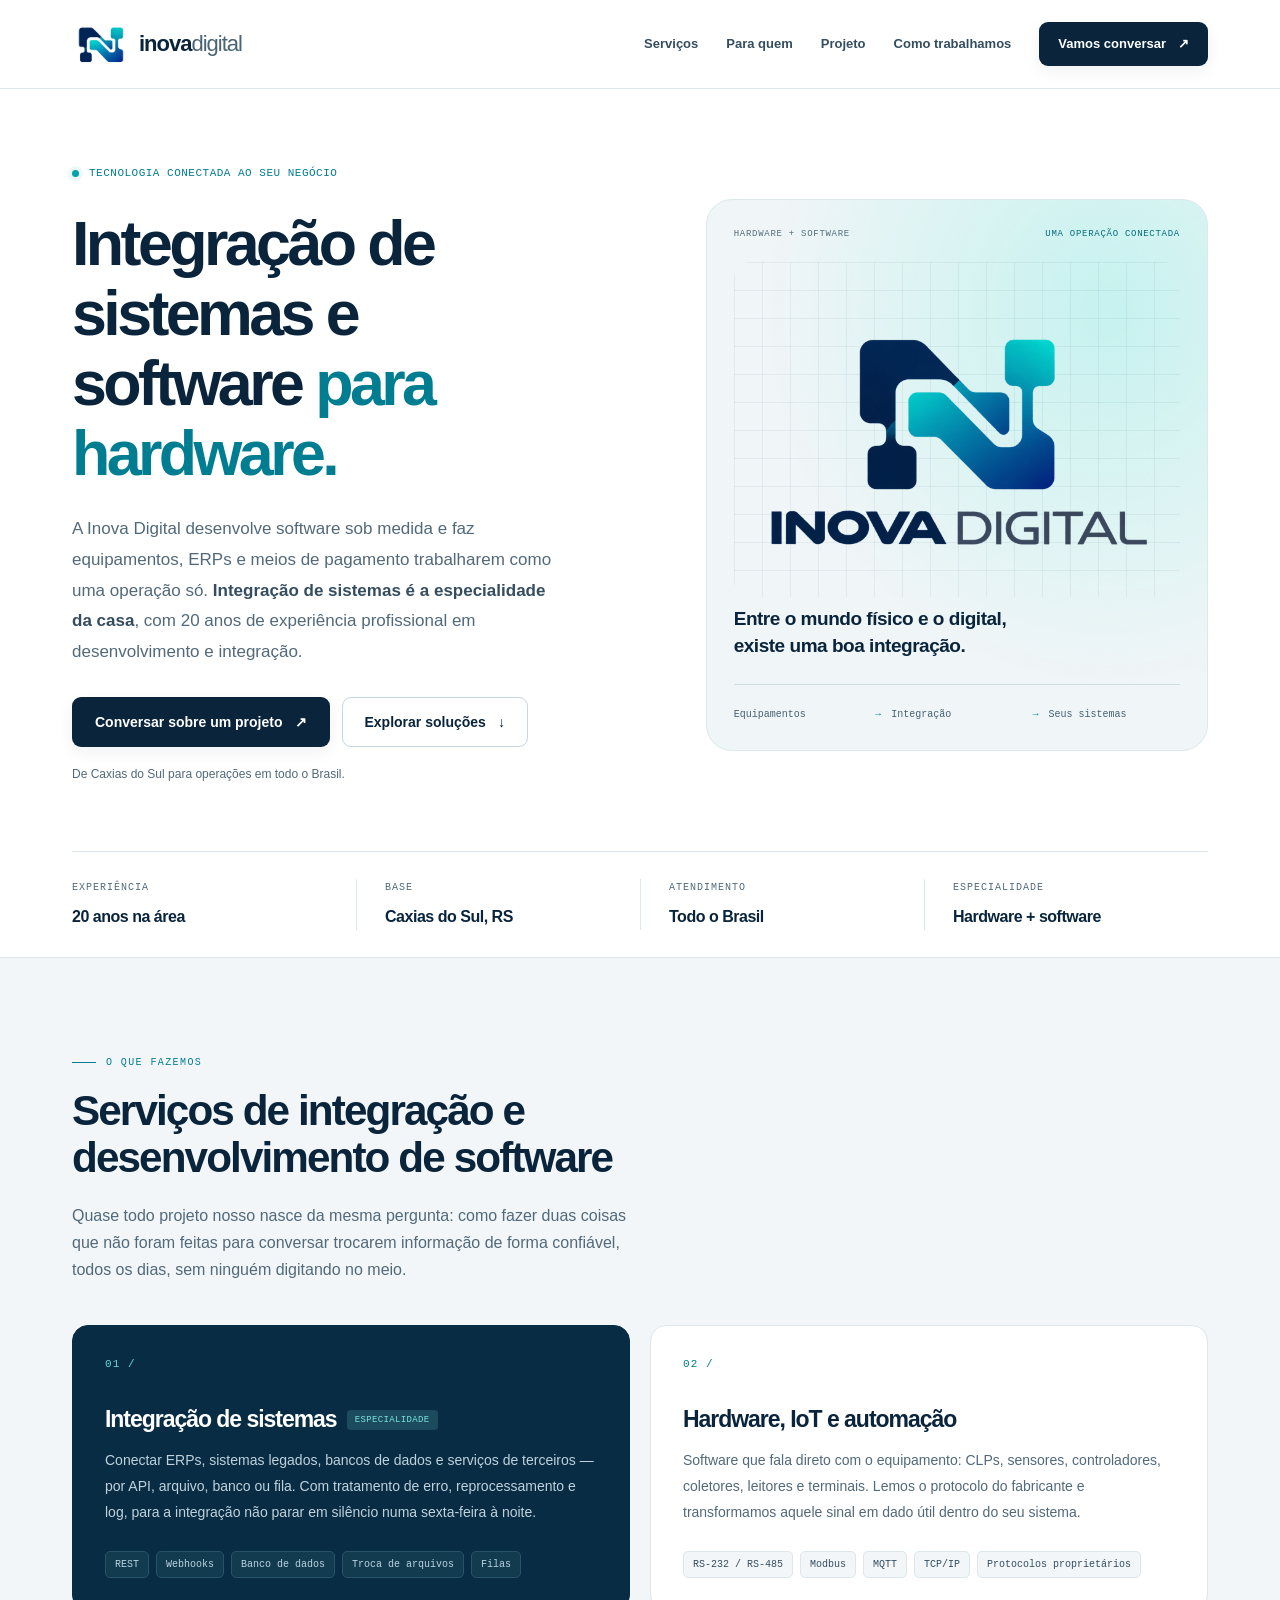
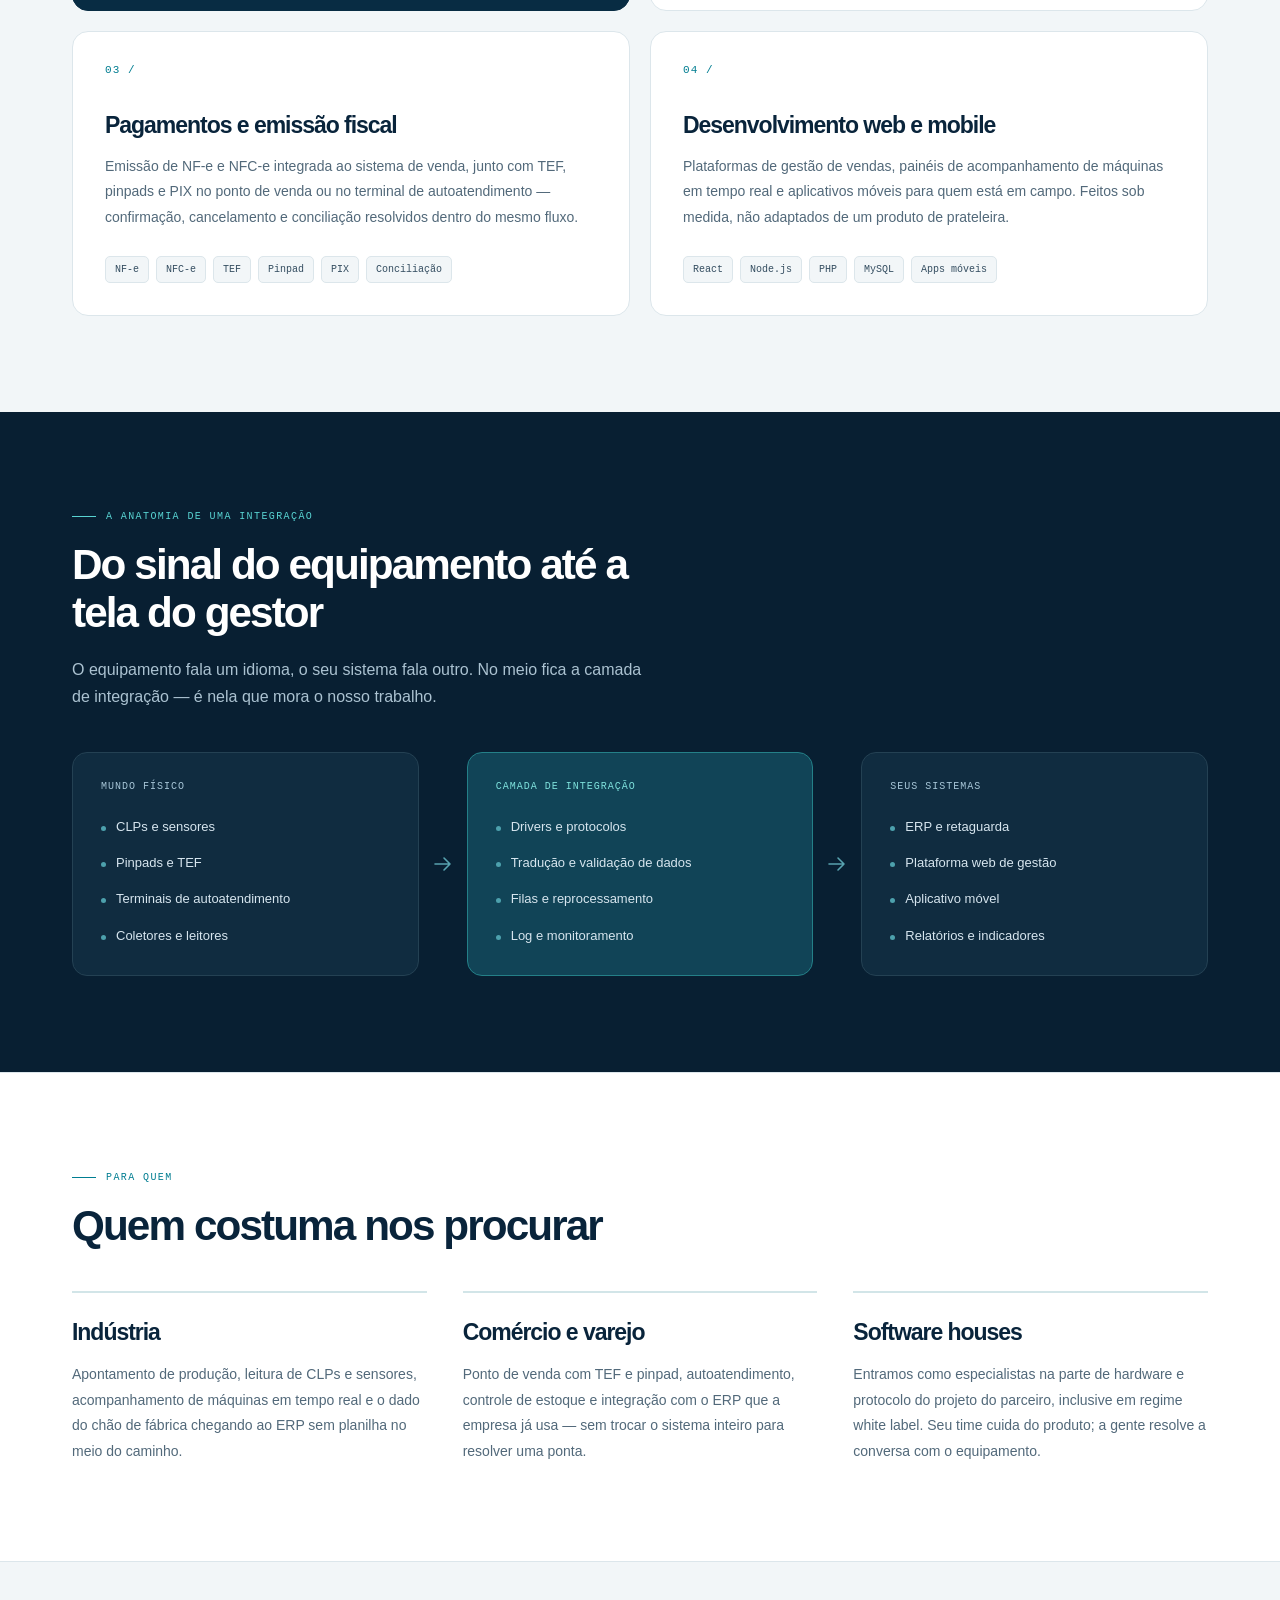
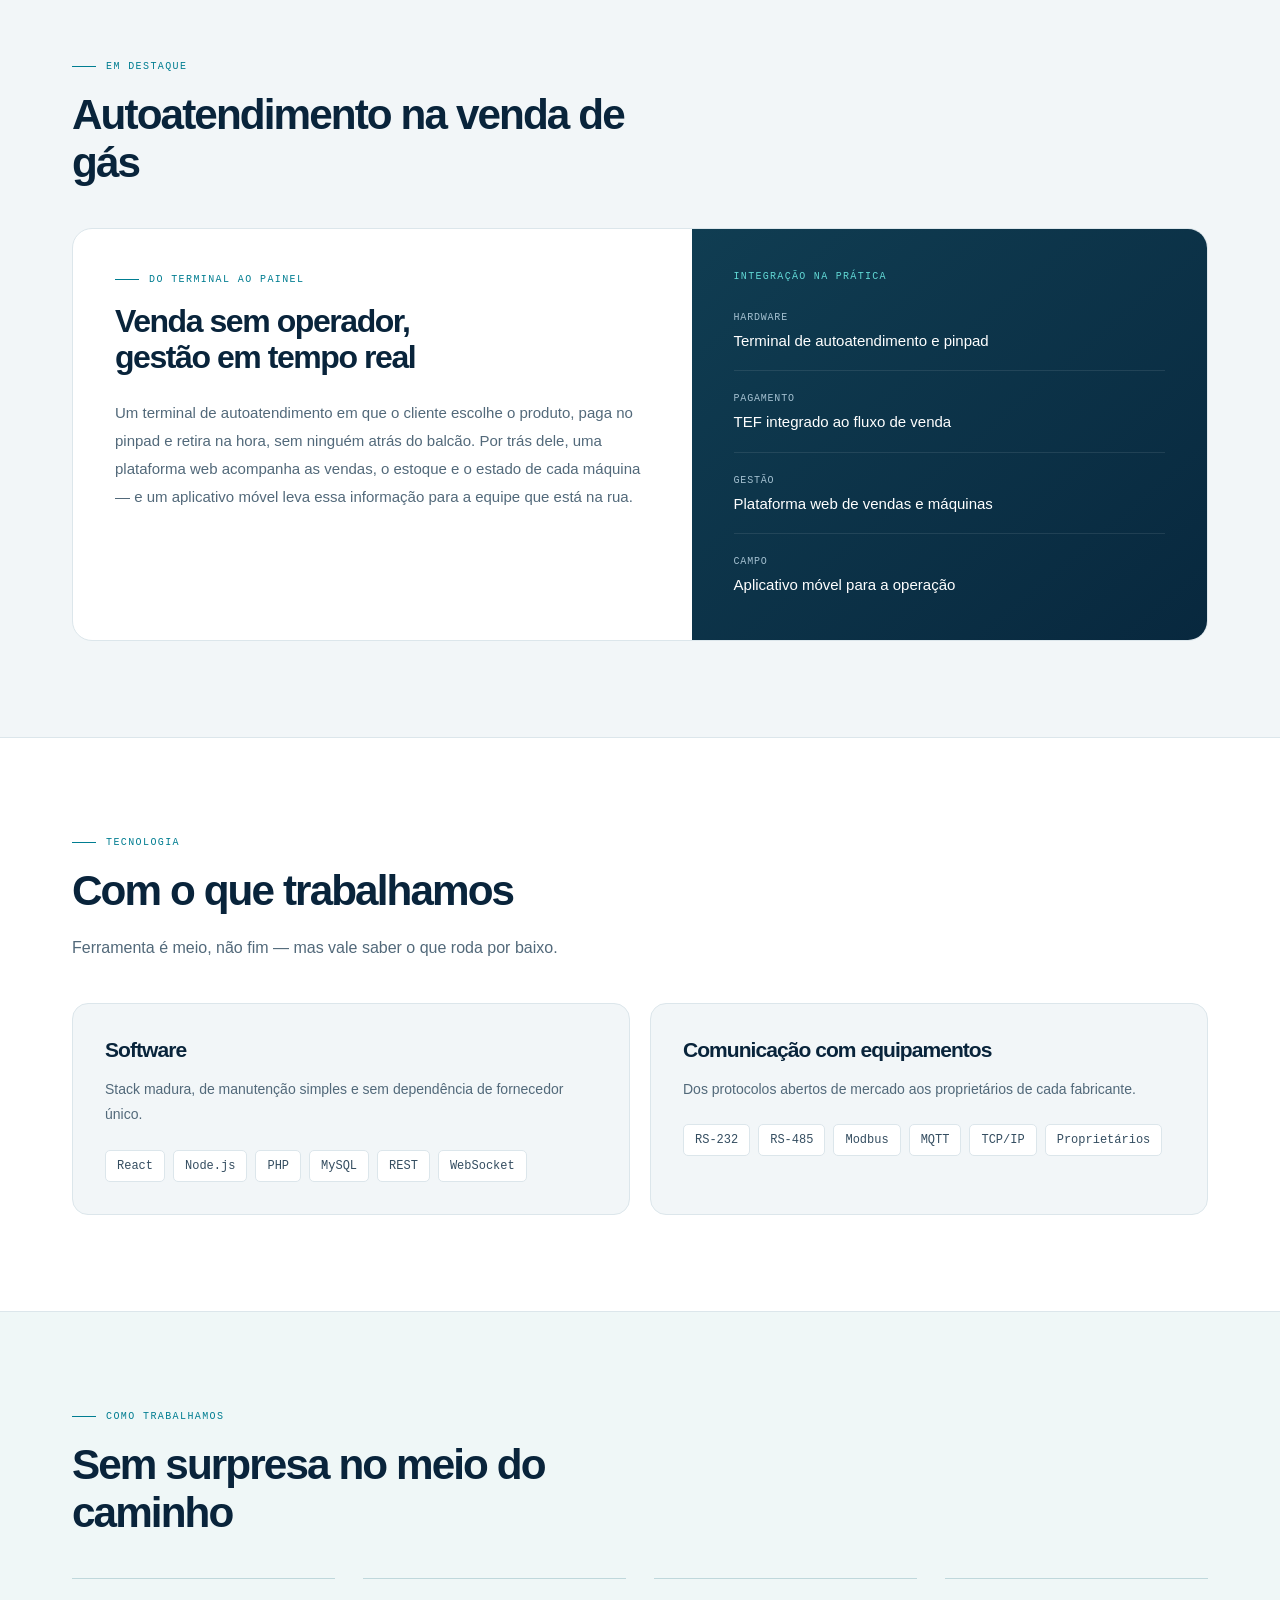
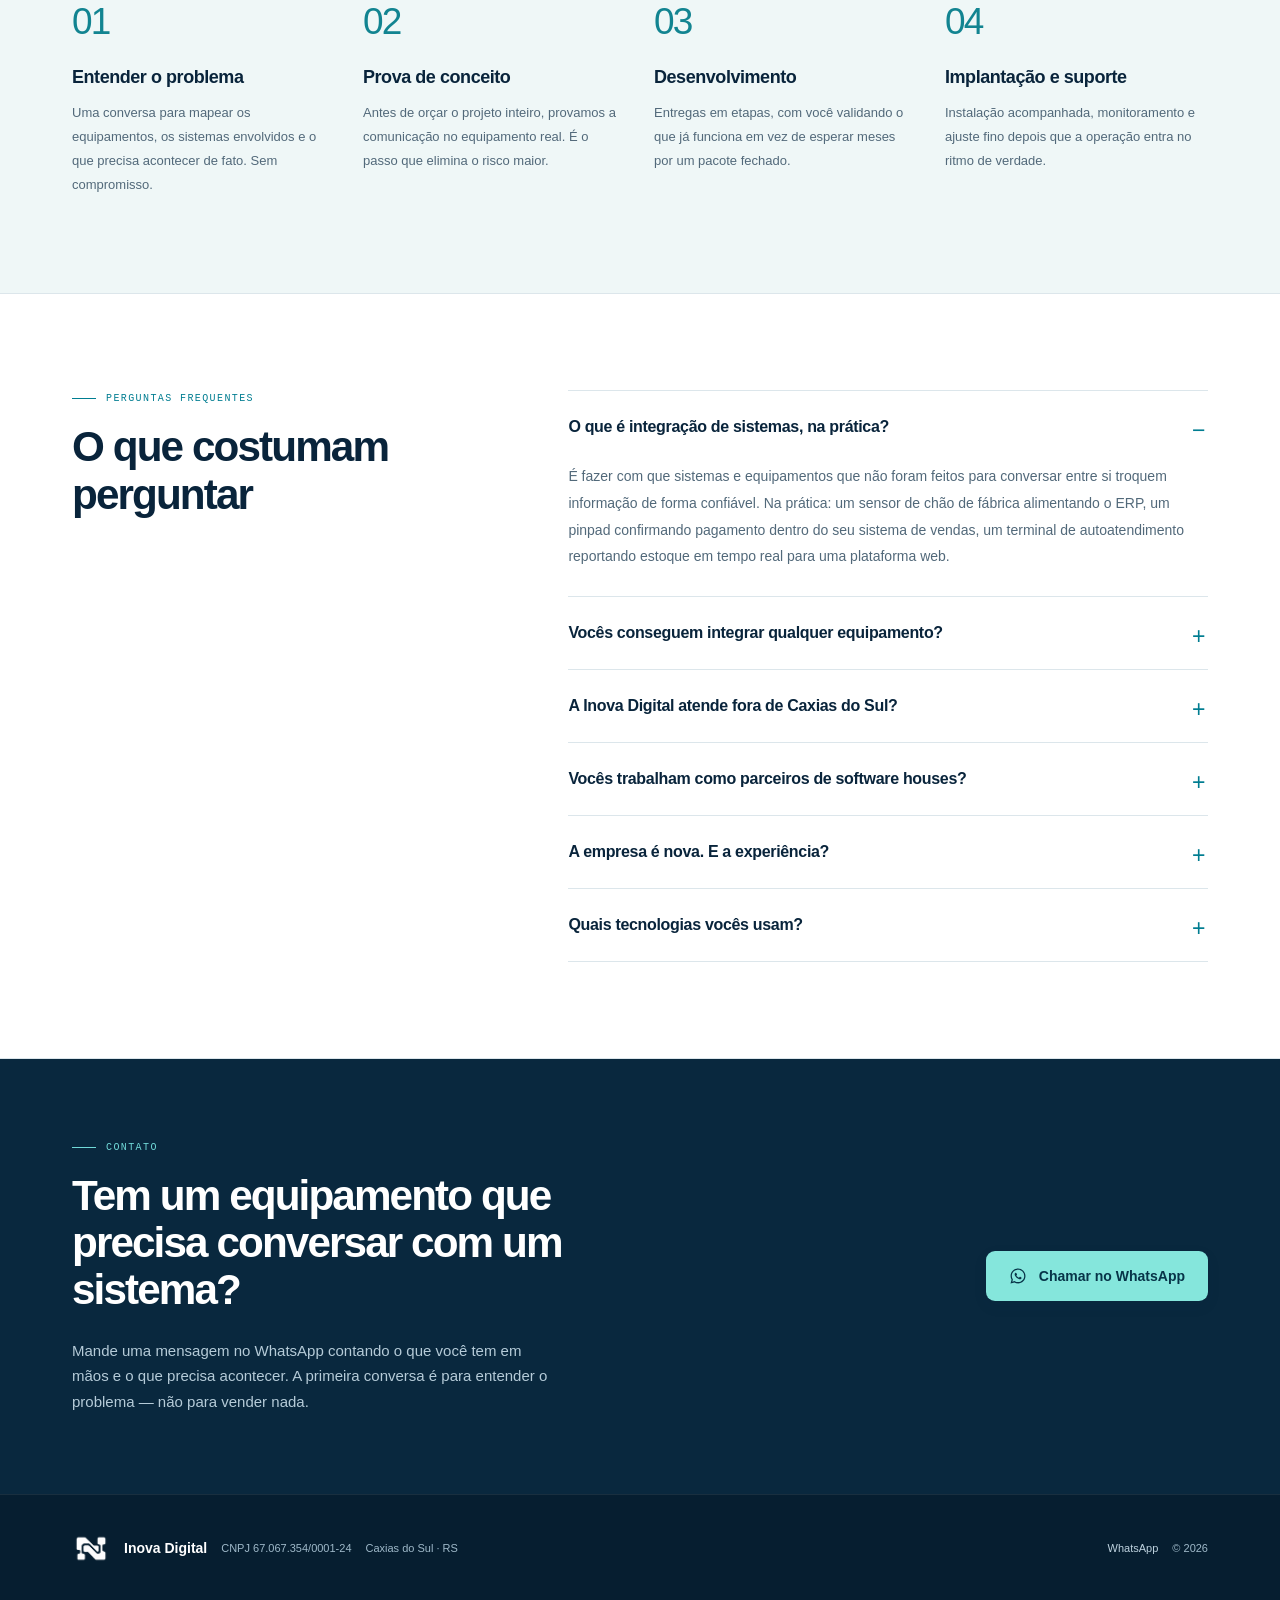
==== commit 7b0a6823: "Detalha emissao fiscal e renomeia fontes da marca O responsavel confirmou que faz integracao de NF-e" ====
--- a/index.html
+++ b/index.html
@@ -4,7 +4,7 @@
 <meta charset="utf-8">
 <meta name="viewport" content="width=device-width, initial-scale=1">
 <title>Integração de sistemas e hardware | Inova Digital</title>
-<meta name="description" content="Integração de ERPs, CLPs, sensores, TEF e autoatendimento. Software sob medida em Caxias do Sul, RS, com atendimento em todo o Brasil. Fale pelo WhatsApp.">
+<meta name="description" content="Integração de ERPs, CLPs, sensores, TEF, NF-e e autoatendimento. Software sob medida em Caxias do Sul, RS, com atendimento em todo o Brasil. Fale pelo WhatsApp.">
 <link rel="canonical" href="https://inovadigital.com.br/">
 <meta name="author" content="Inova Digital">
 <meta name="theme-color" content="#09283e">
@@ -14,7 +14,7 @@
 <meta property="og:locale" content="pt_BR">
 <meta property="og:site_name" content="Inova Digital">
 <meta property="og:title" content="Inova Digital — Integração de sistemas e software para hardware">
-<meta property="og:description" content="Integração de ERPs, CLPs, sensores, TEF e autoatendimento. Software sob medida em Caxias do Sul, RS, com atendimento em todo o Brasil.">
+<meta property="og:description" content="Integração de ERPs, CLPs, sensores, TEF, NF-e e autoatendimento. Software sob medida em Caxias do Sul, RS, com atendimento em todo o Brasil.">
 <meta property="og:url" content="https://inovadigital.com.br/">
 <meta name="twitter:card" content="summary">
 
@@ -72,6 +72,8 @@
         "CLP (Controlador Lógico Programável)",
         "Sensores industriais",
         "TEF e pinpad",
+        "Emissão de NF-e e NFC-e",
+        "Integração fiscal para ponto de venda",
         "Terminais de autoatendimento",
         "Integração com ERP",
         "Desenvolvimento web",
@@ -120,8 +122,8 @@
             "@type": "Offer",
             "itemOffered": {
               "@type": "Service",
-              "name": "Meios de pagamento e rotinas fiscais",
-              "description": "TEF, pinpads e PIX integrados ao sistema de venda e ao autoatendimento.",
+              "name": "Meios de pagamento e emissão fiscal",
+              "description": "Emissão de NF-e e NFC-e integrada ao sistema de venda, com TEF, pinpads e PIX no ponto de venda e no autoatendimento.",
               "@id": "https://inovadigital.com.br/#pagamentos",
               "url": "https://inovadigital.com.br/#pagamentos",
               "provider": {
@@ -168,7 +170,7 @@
       "@id": "https://inovadigital.com.br/#pagina",
       "url": "https://inovadigital.com.br/",
       "name": "Integração de sistemas e hardware | Inova Digital",
-      "description": "Integração de ERPs, CLPs, sensores, TEF e autoatendimento. Software sob medida em Caxias do Sul, RS, com atendimento em todo o Brasil. Fale pelo WhatsApp.",
+      "description": "Integração de ERPs, CLPs, sensores, TEF, NF-e e autoatendimento. Software sob medida em Caxias do Sul, RS, com atendimento em todo o Brasil. Fale pelo WhatsApp.",
       "inLanguage": "pt-BR",
       "isPartOf": {
         "@id": "https://inovadigital.com.br/#site"
@@ -320,9 +322,9 @@
         </article>
 
         <article class="card" id="pagamentos">
-          <h3>Pagamentos e rotinas fiscais</h3>
-          <p>TEF, pinpads e PIX integrados ao ponto de venda ou ao terminal de autoatendimento, com o fluxo de confirmação, cancelamento e conciliação resolvido dentro do sistema.</p>
-          <ul><li>TEF</li><li>Pinpad</li><li>PIX</li><li>Conciliação</li></ul>
+          <h3>Pagamentos e emissão fiscal</h3>
+          <p>Emissão de NF-e e NFC-e integrada ao sistema de venda, junto com TEF, pinpads e PIX no ponto de venda ou no terminal de autoatendimento — confirmação, cancelamento e conciliação resolvidos dentro do mesmo fluxo.</p>
+          <ul><li>NF-e</li><li>NFC-e</li><li>TEF</li><li>Pinpad</li><li>PIX</li><li>Conciliação</li></ul>
         </article>
 
         <article class="card" id="desenvolvimento-software">
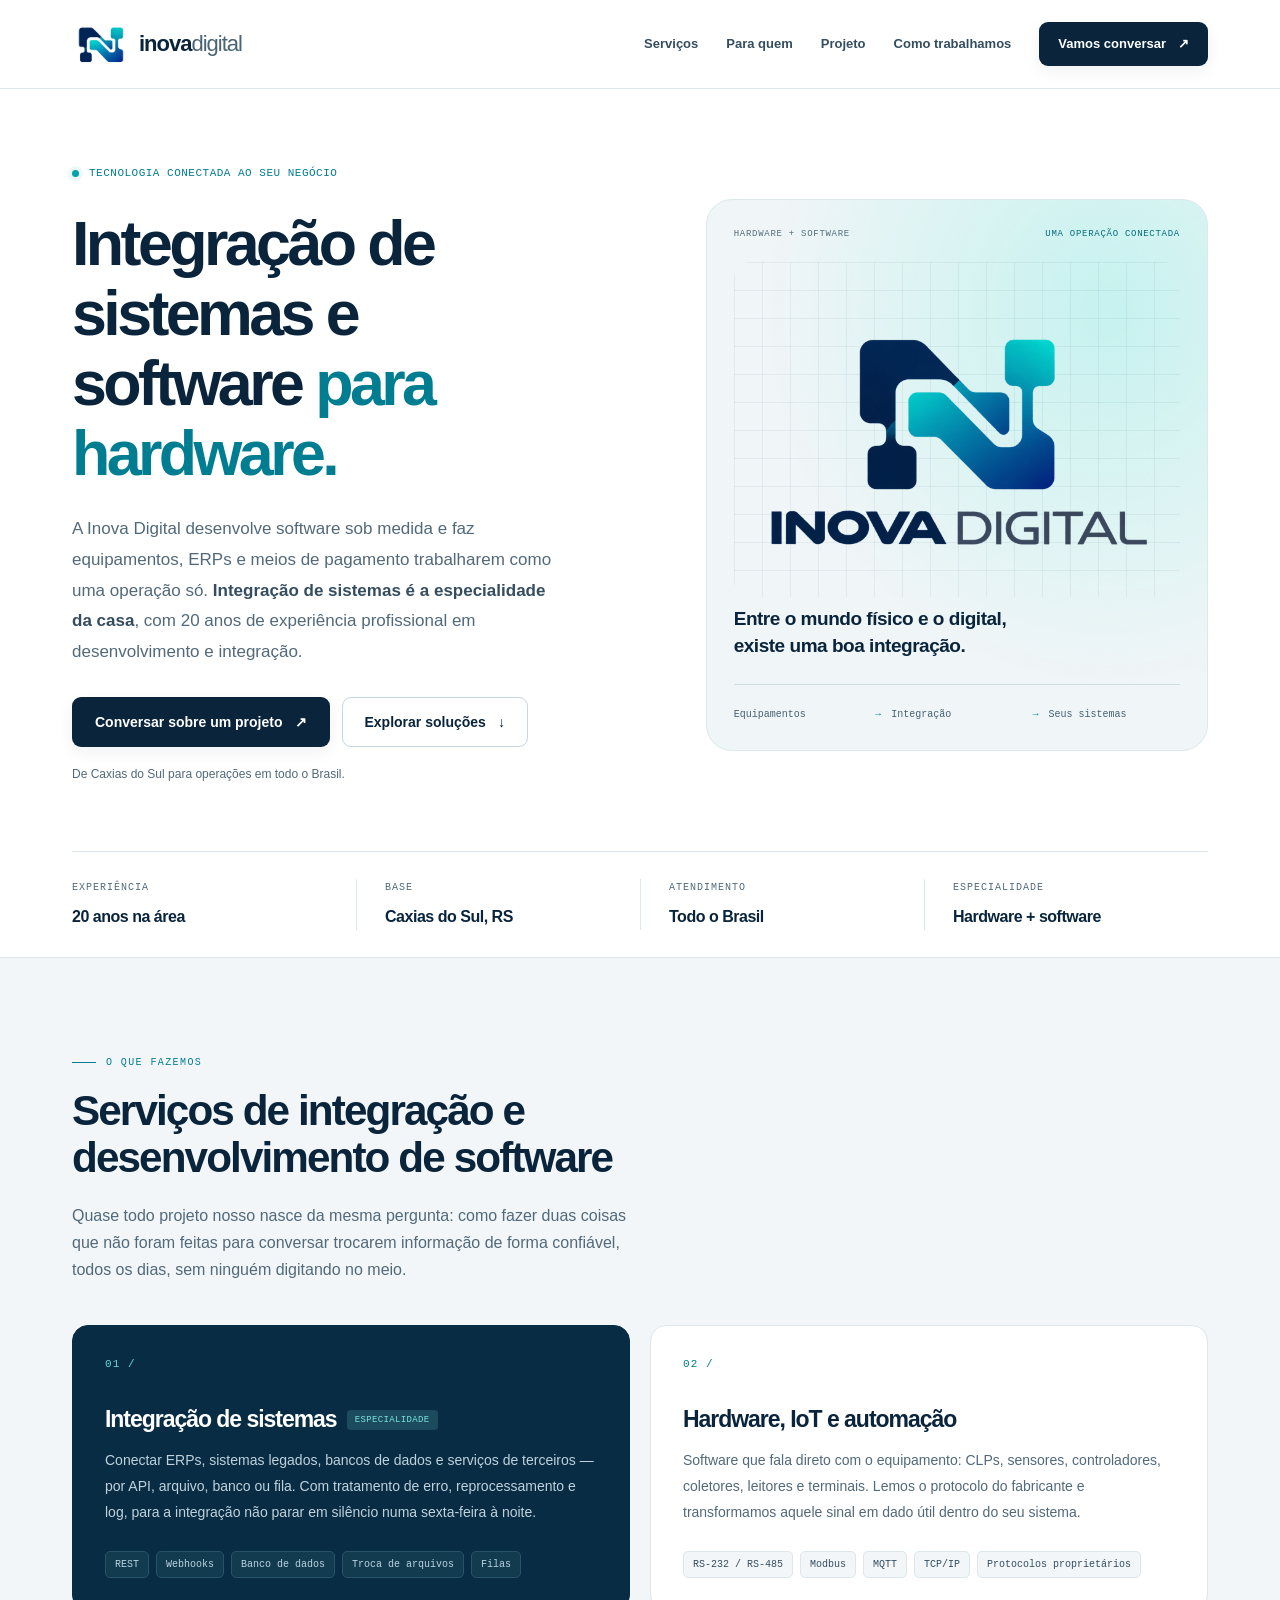
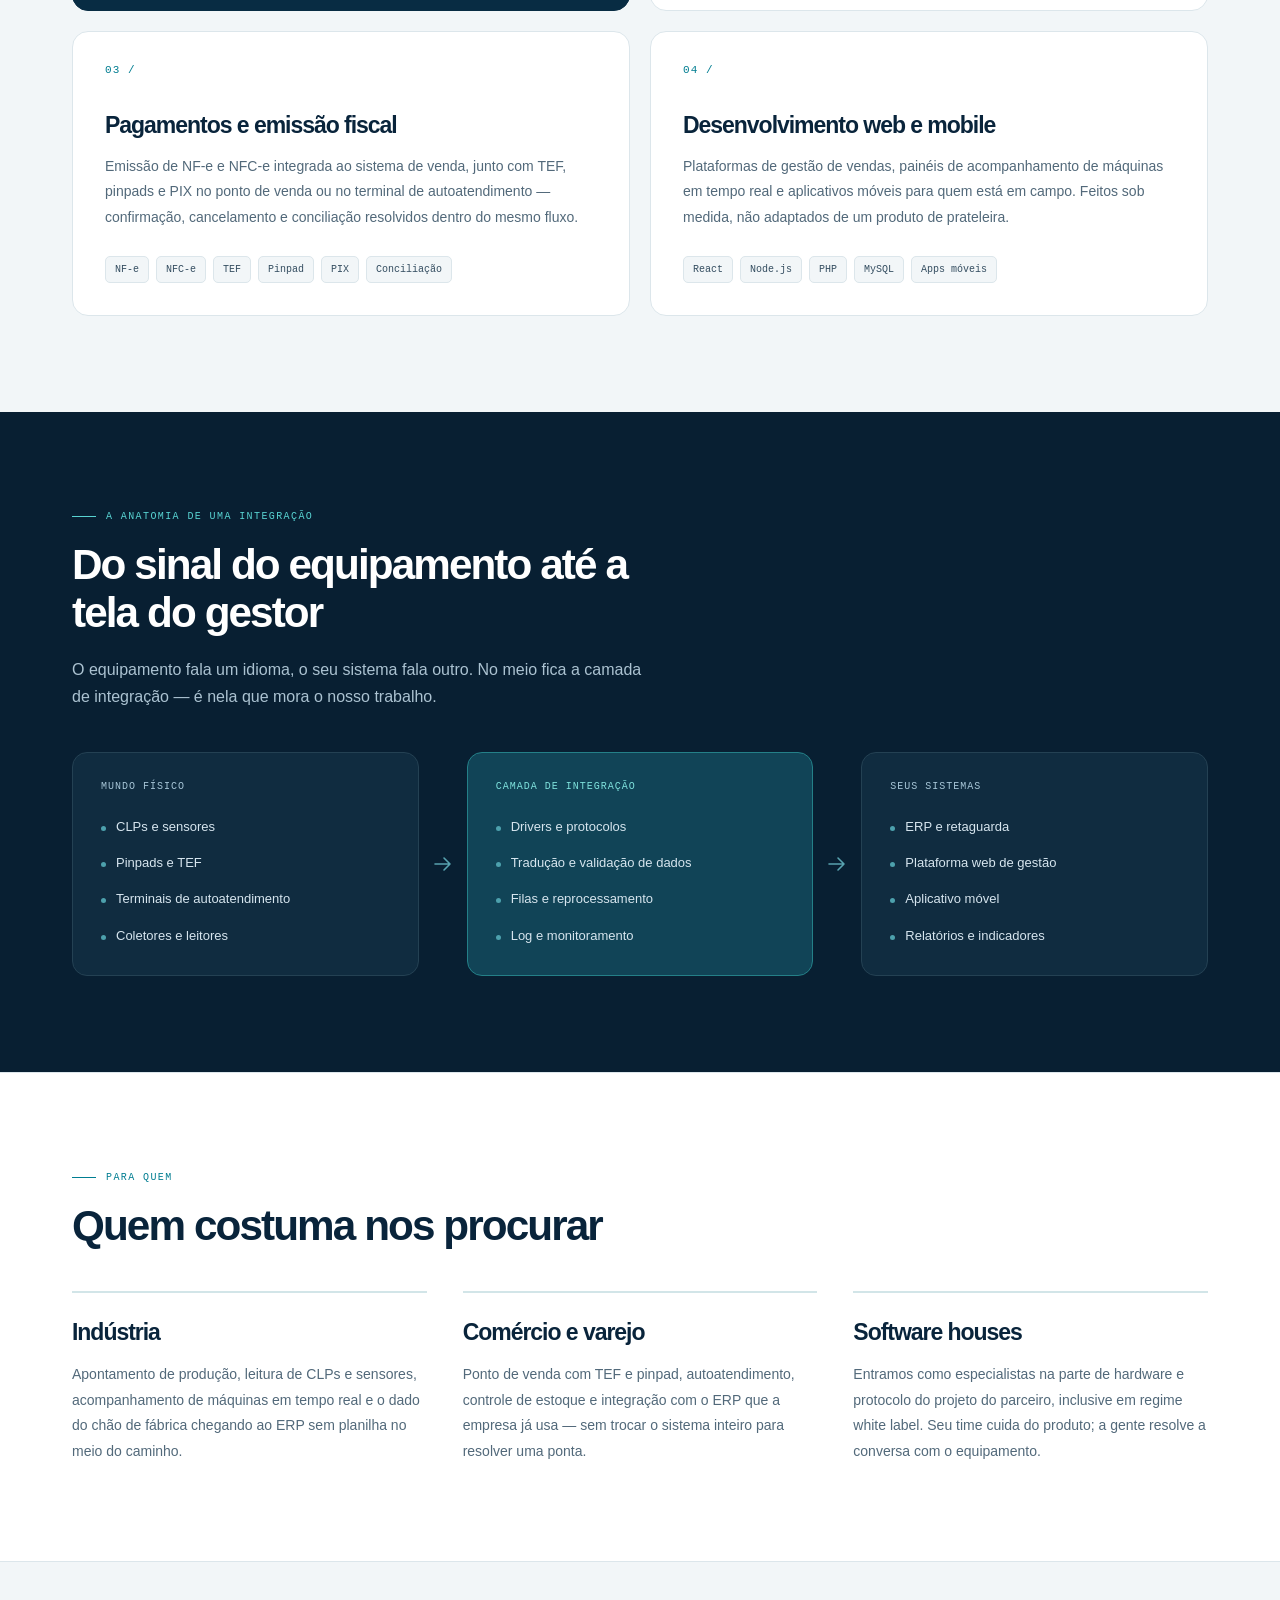
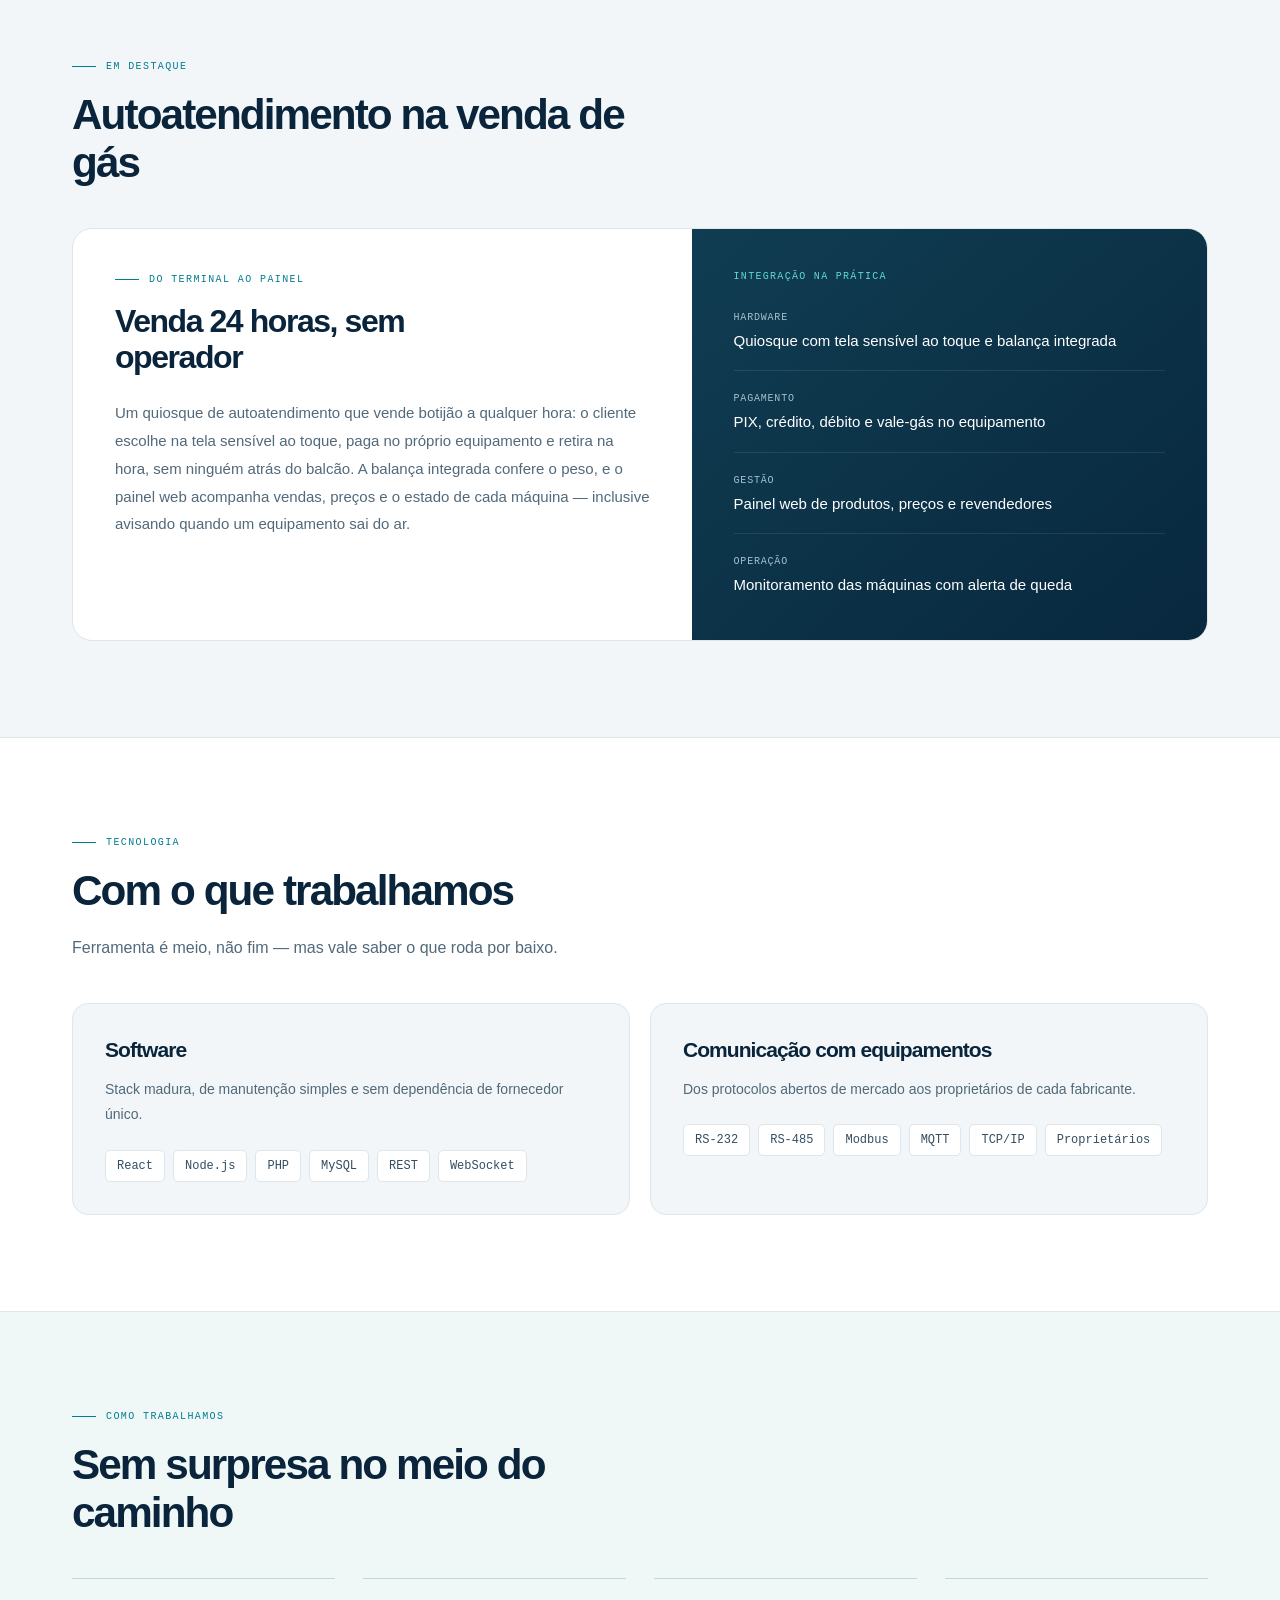
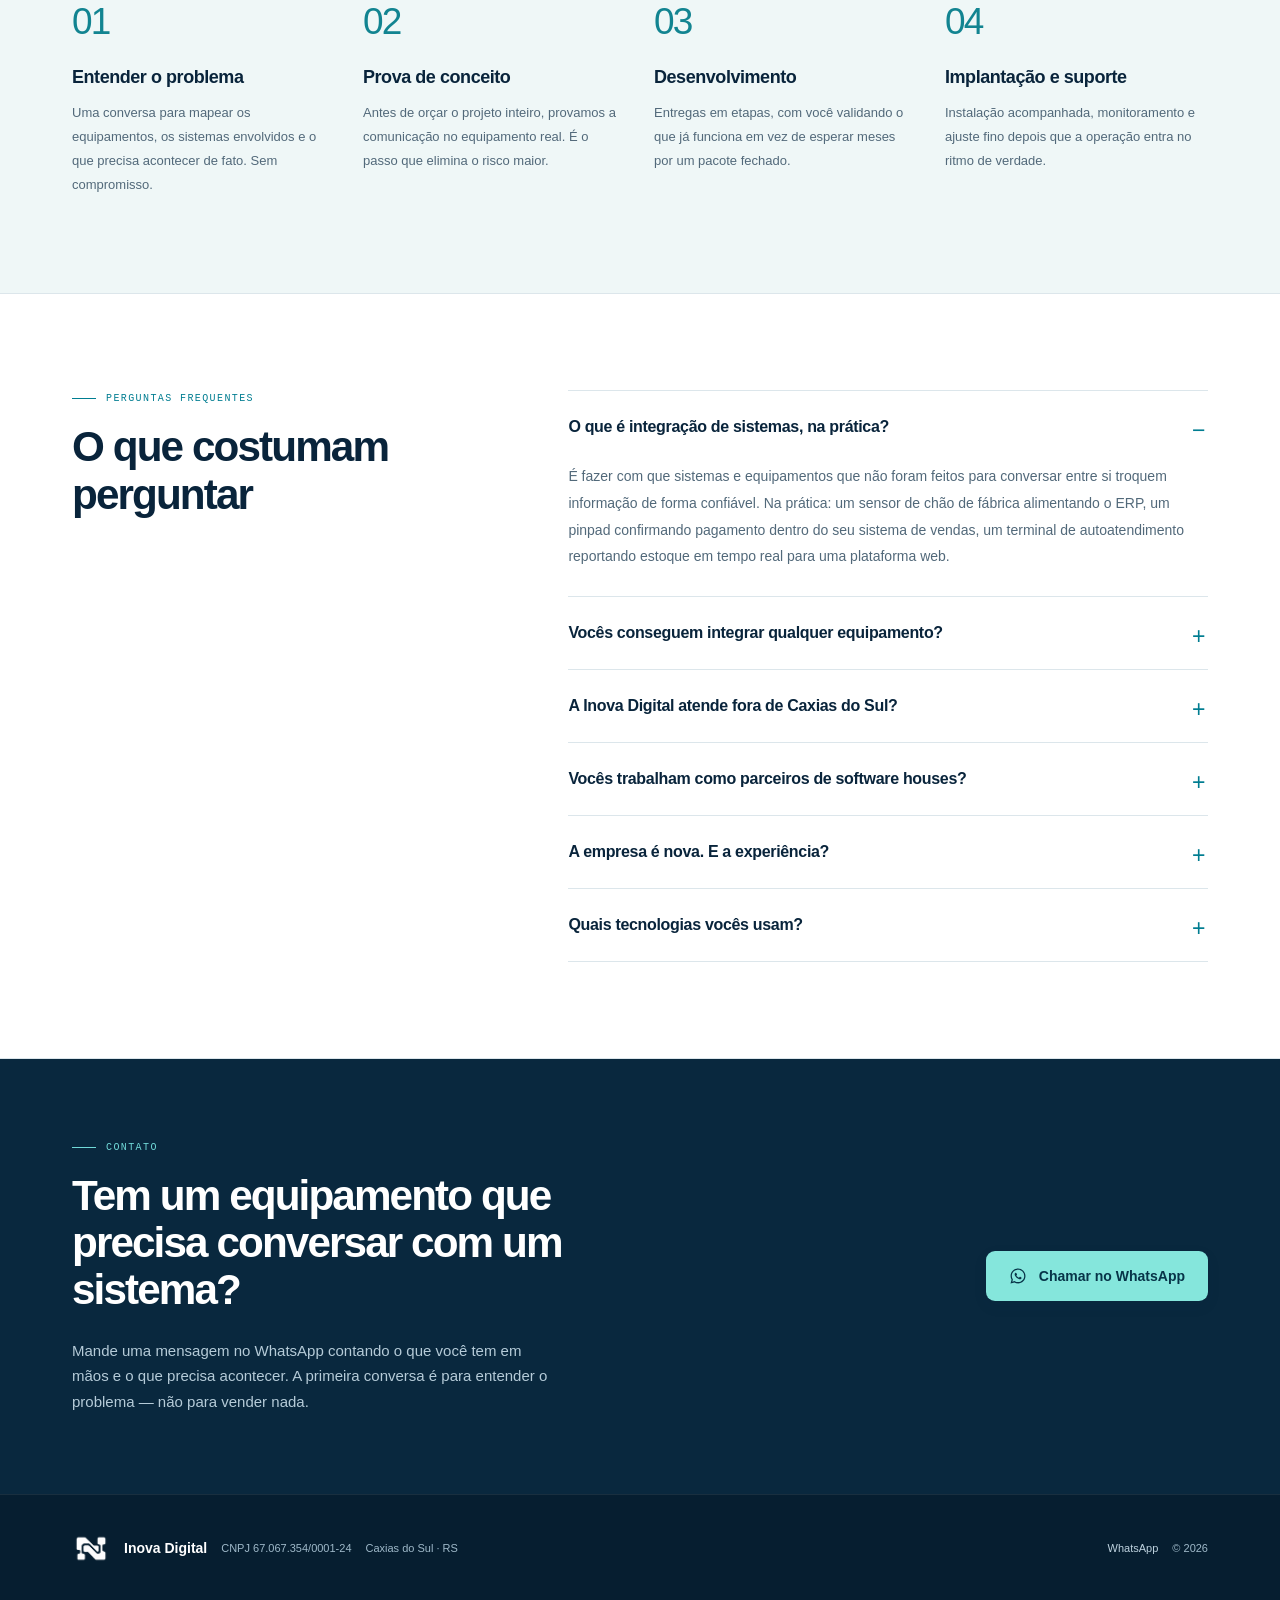
==== commit a7f92237: "Corrige o case de autoatendimento conforme o projeto real A descricao anterior foi escrita a partir " ====
--- a/index.html
+++ b/index.html
@@ -420,14 +420,14 @@
       <div class="case">
         <div class="case-body">
           <p class="eyebrow">Do terminal ao painel</p>
-          <h3>Venda sem operador, gestão em tempo real</h3>
-          <p>Um terminal de autoatendimento em que o cliente escolhe o produto, paga no pinpad e retira na hora, sem ninguém atrás do balcão. Por trás dele, uma plataforma web acompanha as vendas, o estoque e o estado de cada máquina — e um aplicativo móvel leva essa informação para a equipe que está na rua.</p>
+          <h3>Venda 24 horas, sem operador</h3>
+          <p>Um quiosque de autoatendimento que vende botijão a qualquer hora: o cliente escolhe na tela sensível ao toque, paga no próprio equipamento e retira na hora, sem ninguém atrás do balcão. A balança integrada confere o peso, e o painel web acompanha vendas, preços e o estado de cada máquina — inclusive avisando quando um equipamento sai do ar.</p>
         </div>
         <div class="case-side">
-          <div class="row"><span>Hardware</span><b>Terminal de autoatendimento e pinpad</b></div>
-          <div class="row"><span>Pagamento</span><b>TEF integrado ao fluxo de venda</b></div>
-          <div class="row"><span>Gestão</span><b>Plataforma web de vendas e máquinas</b></div>
-          <div class="row"><span>Campo</span><b>Aplicativo móvel para a operação</b></div>
+          <div class="row"><span>Hardware</span><b>Quiosque com tela sensível ao toque e balança integrada</b></div>
+          <div class="row"><span>Pagamento</span><b>PIX, crédito, débito e vale-gás no equipamento</b></div>
+          <div class="row"><span>Gestão</span><b>Painel web de produtos, preços e revendedores</b></div>
+          <div class="row"><span>Operação</span><b>Monitoramento das máquinas com alerta de queda</b></div>
         </div>
       </div>
     </div>
